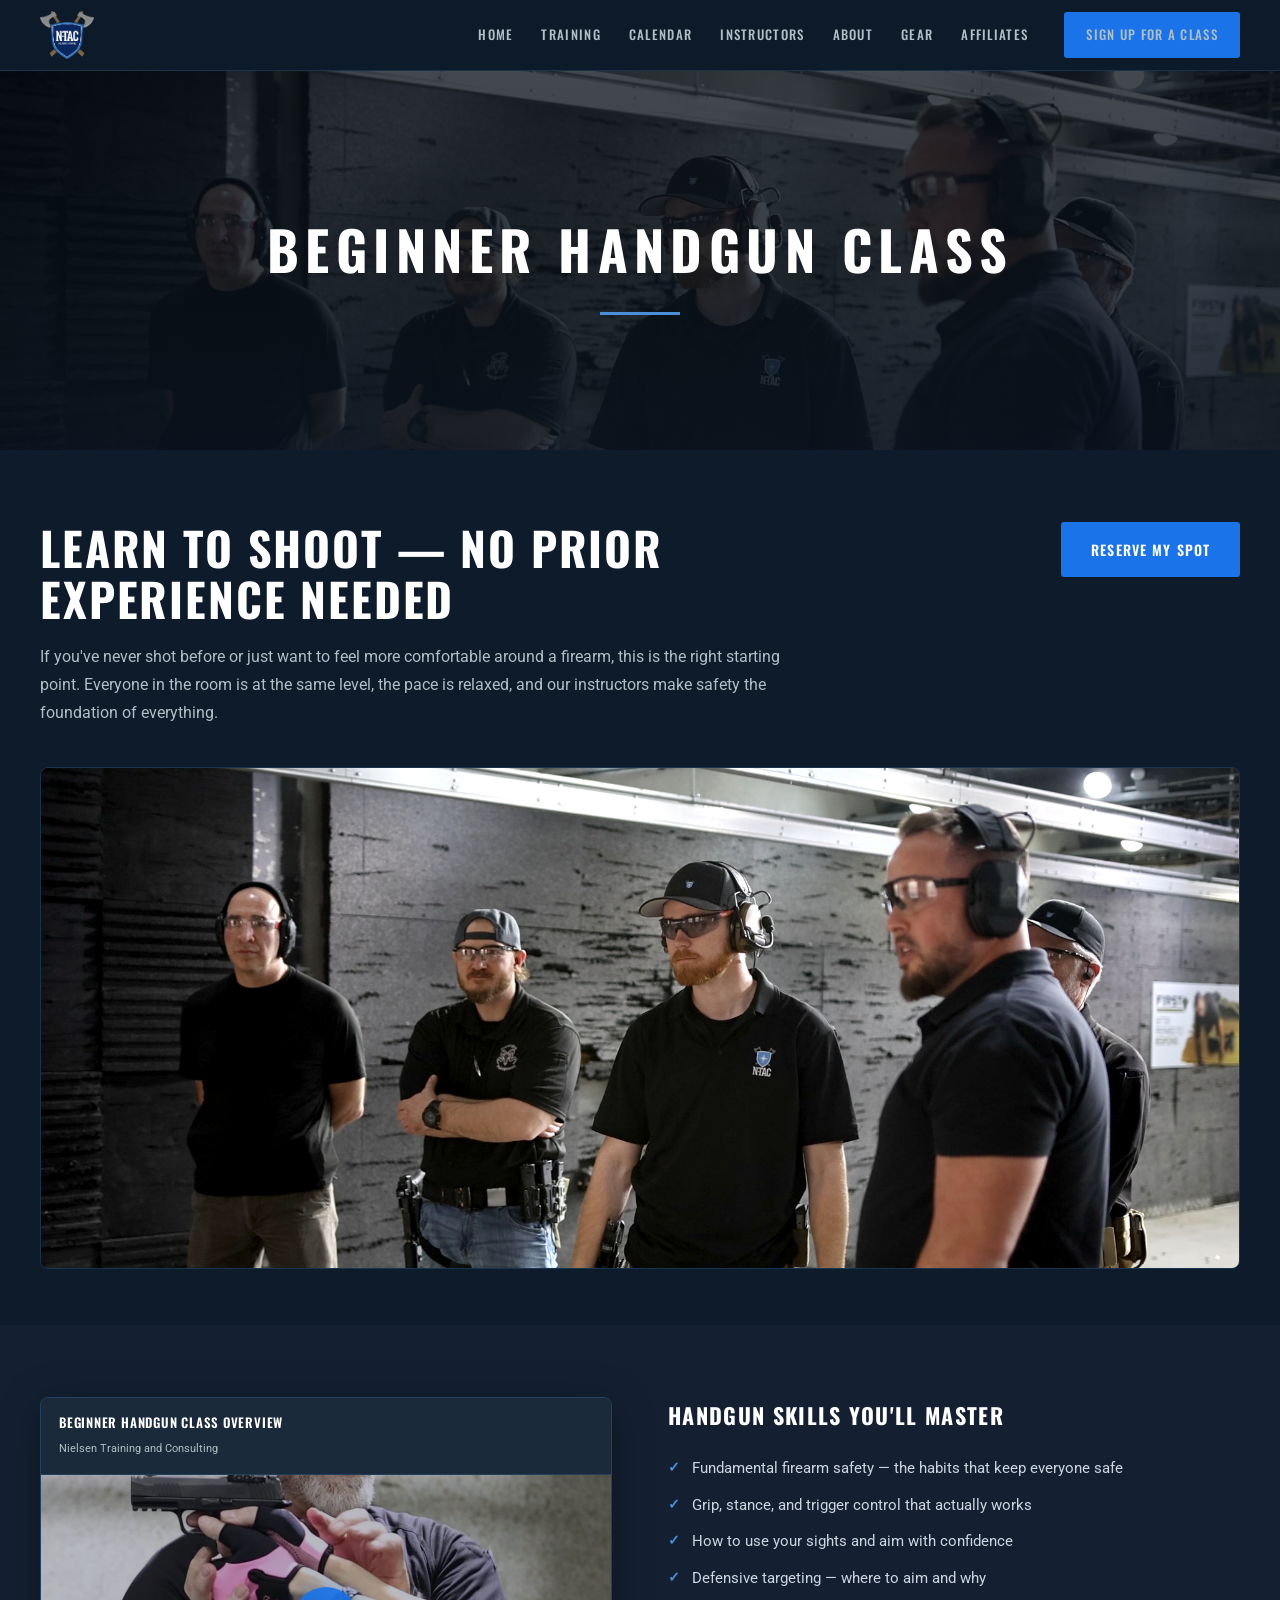
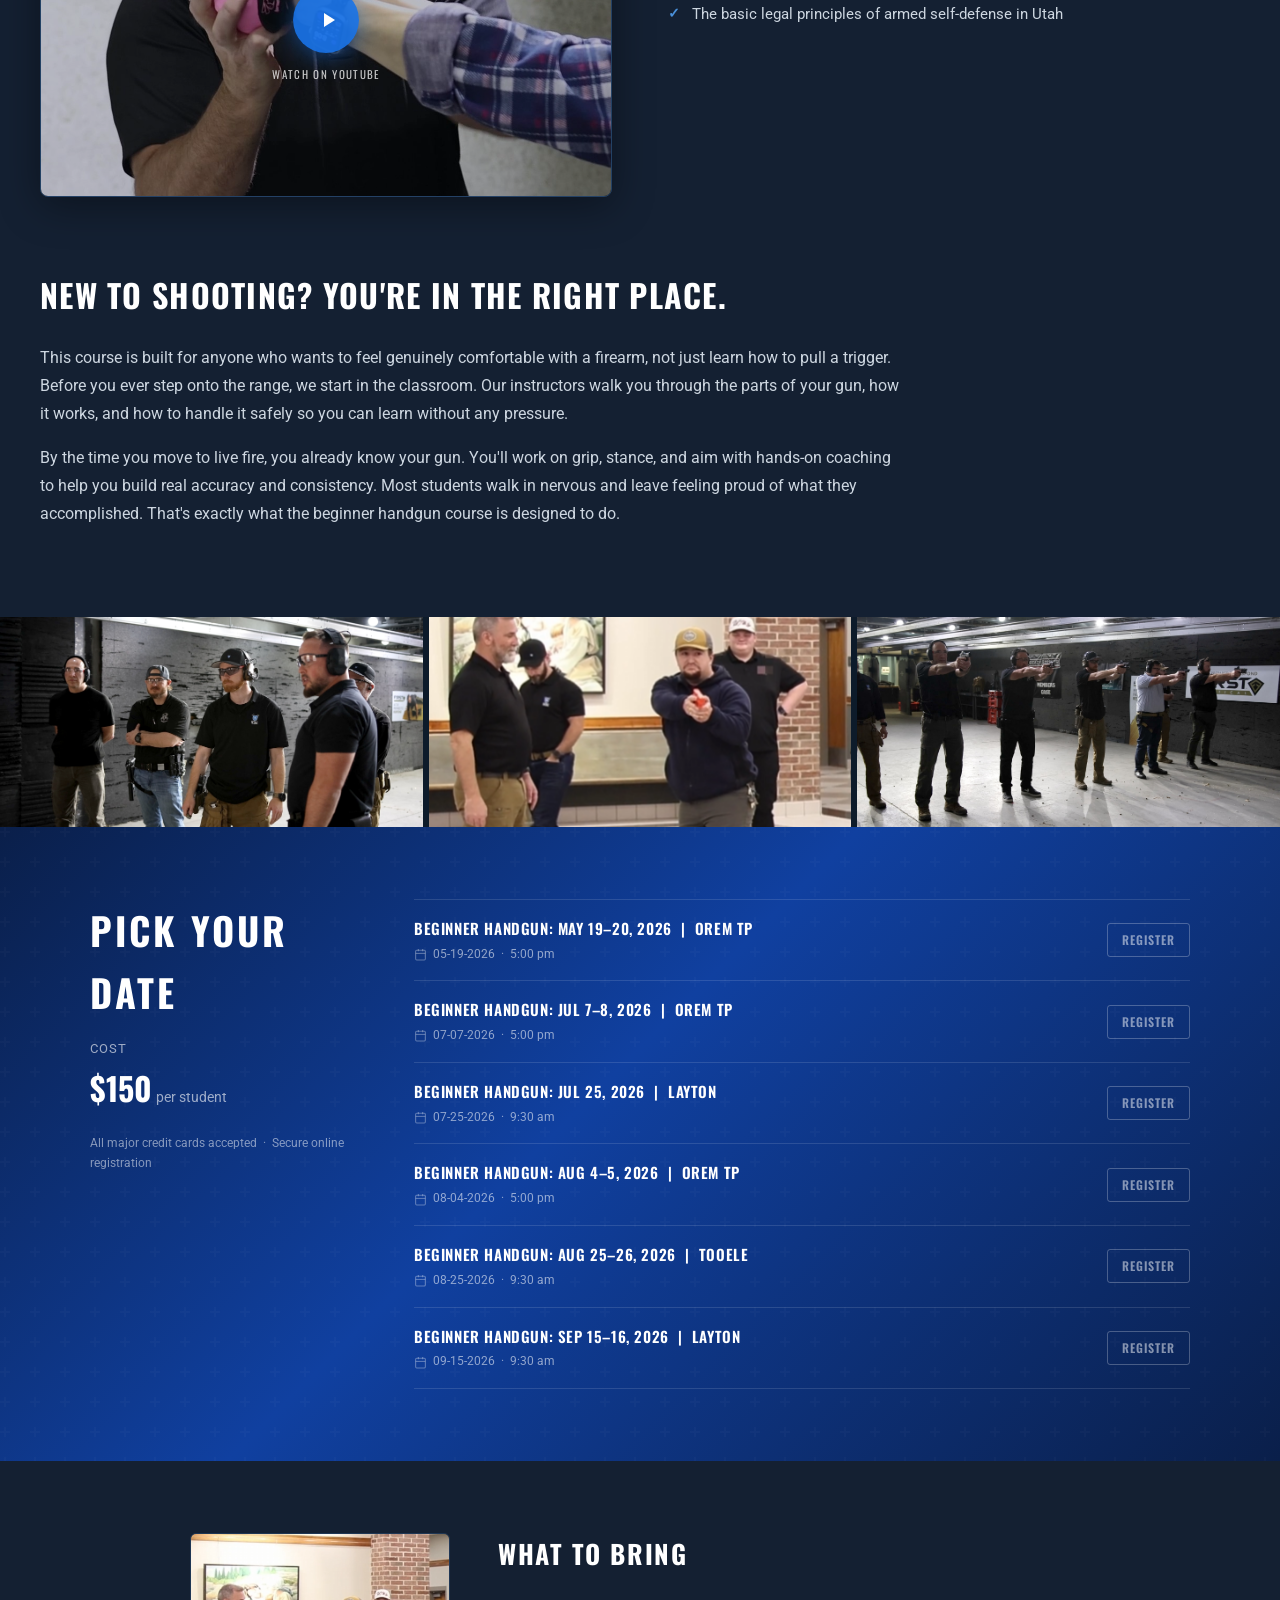
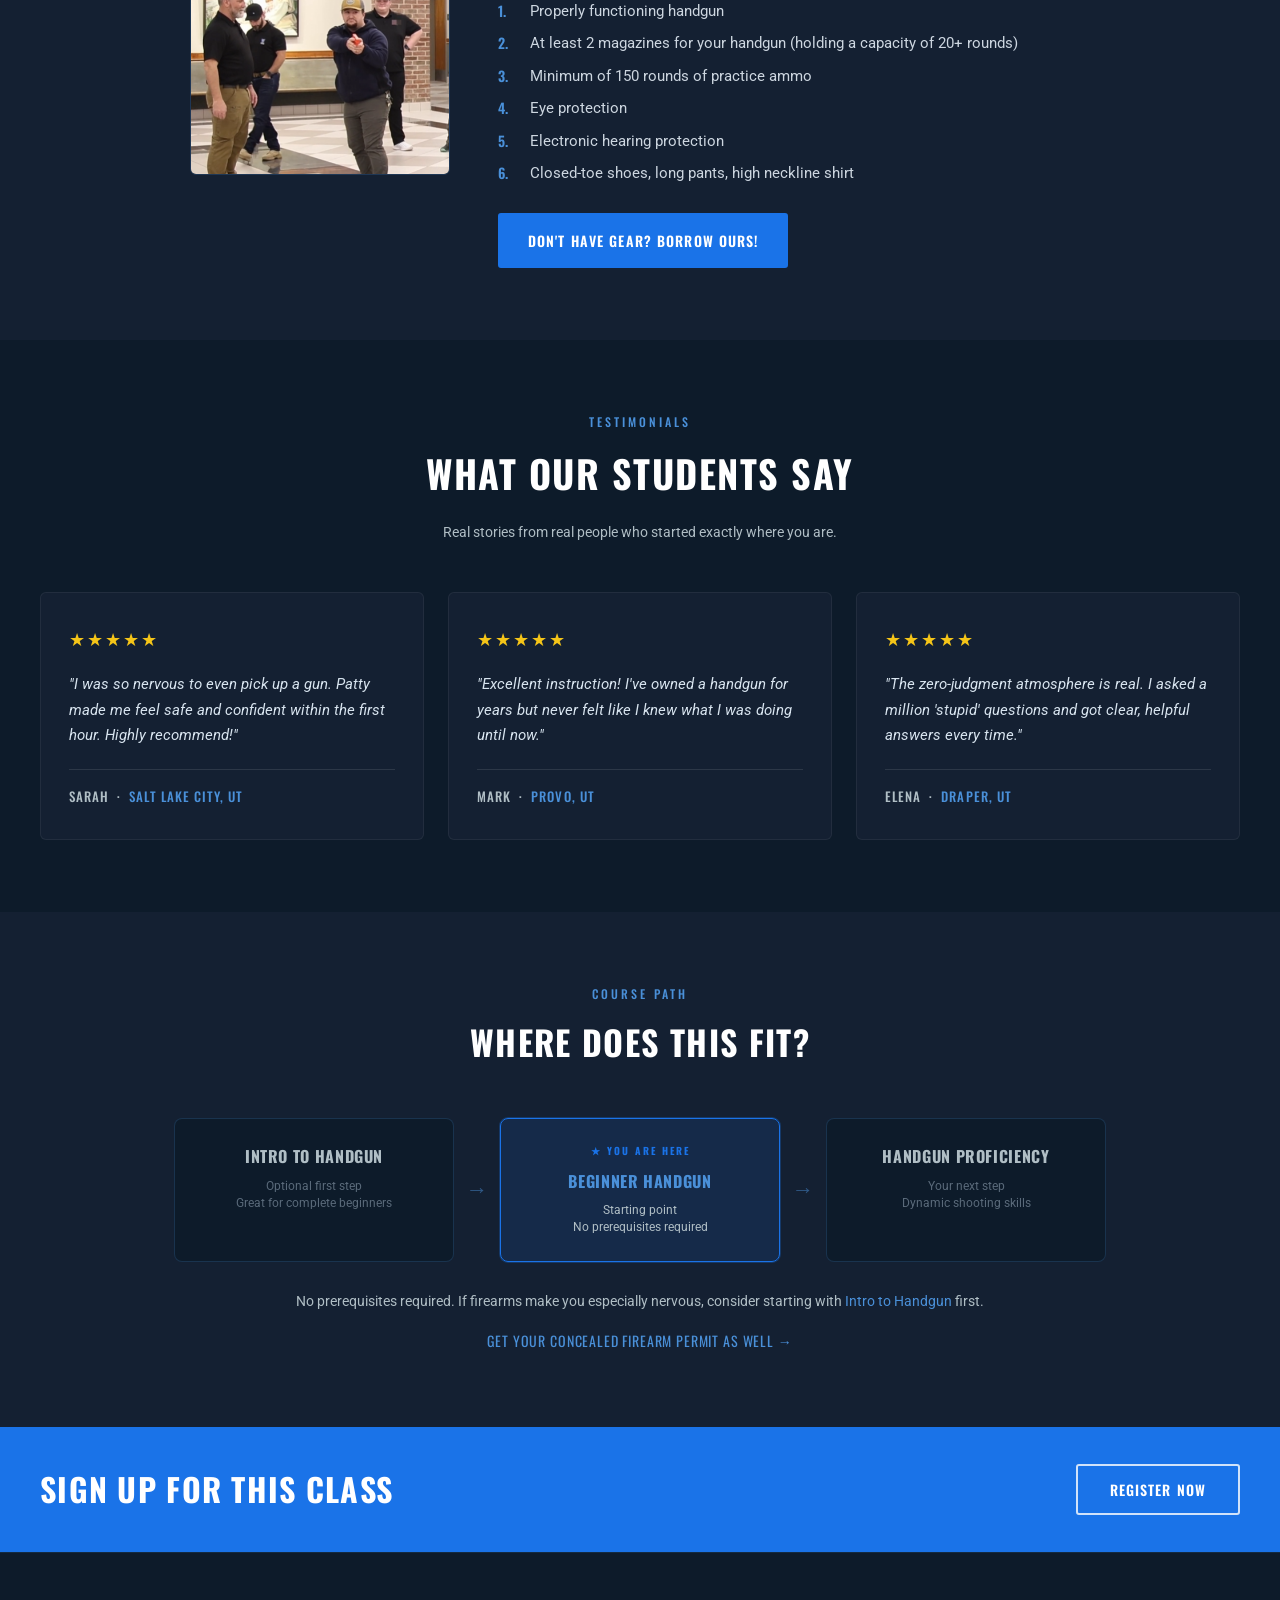
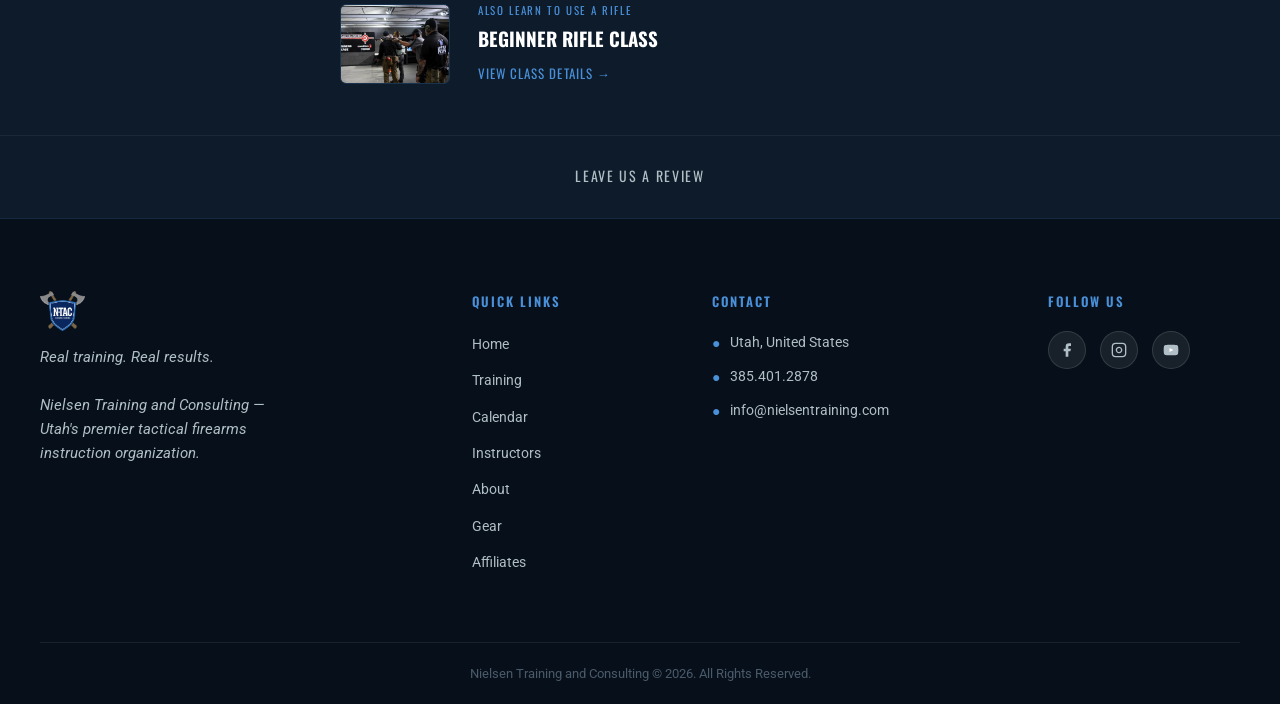
==== beginner-handgun.html @ 46da9cab "Add 6 course landing pages with full content and date listings Created individual HTML pages for all" ====
<!DOCTYPE html>
<html lang="en">
<head>
  <meta charset="UTF-8" />
  <meta name="viewport" content="width=device-width, initial-scale=1.0" />
  <title>Beginner Handgun Class — NTAC</title>
  <link rel="icon" type="image/png" href="images/logo-shield-color.png" />
  <link rel="preconnect" href="https://fonts.googleapis.com" />
  <link rel="preconnect" href="https://fonts.gstatic.com" crossorigin />
  <link href="https://fonts.googleapis.com/css2?family=Oswald:wght@400;500;600;700&family=Roboto:ital,wght@0,400;0,500;0,700;1,400&display=swap" rel="stylesheet" />
  <style>
    *, *::before, *::after { box-sizing: border-box; margin: 0; padding: 0; }
    :root {
      --navy:       #0d1b2a;
      --navy-light: #142032;
      --navy-mid:   #1a2a3a;
      --accent:     #4a90d9;
      --cta:        #1a73e8;
      --cta-hover:  #1558b0;
      --white:      #ffffff;
      --grey:       #b0bec5;
      --gold:       #f5c518;
    }
    html { scroll-behavior: smooth; }
    body { background: var(--navy); color: var(--white); font-family: 'Roboto', sans-serif; font-size: 16px; line-height: 1.65; }
    h1, h2, h3, h4 { font-family: 'Oswald', sans-serif; text-transform: uppercase; letter-spacing: 0.04em; }
    a { color: inherit; text-decoration: none; }

    .btn { display: inline-block; padding: 14px 28px; font-family: 'Oswald', sans-serif; font-size: 14px; font-weight: 600; letter-spacing: 0.08em; text-transform: uppercase; border-radius: 3px; cursor: pointer; transition: all 0.2s ease; border: none; }
    .btn-primary { background: var(--cta); color: var(--white); border: 2px solid var(--cta); }
    .btn-primary:hover { background: var(--cta-hover); border-color: var(--cta-hover); transform: translateY(-1px); }
    .btn-outline { background: transparent; color: var(--white); border: 2px solid rgba(255,255,255,0.7); }
    .btn-outline:hover { background: rgba(255,255,255,0.1); transform: translateY(-1px); }
    .btn-sm { padding: 10px 20px; font-size: 13px; }
    .btn-accent { background: transparent; color: var(--white); border: 2px solid var(--white); font-family: 'Oswald', sans-serif; font-size: 14px; font-weight: 600; letter-spacing: 0.08em; text-transform: uppercase; padding: 10px 24px; border-radius: 3px; transition: all 0.2s; display: inline-block; }
    .btn-accent:hover { background: rgba(255,255,255,0.15); }

    /* NAV */
    nav { position: fixed; top: 0; left: 0; right: 0; z-index: 200; background: rgba(13,27,42,0.97); backdrop-filter: blur(8px); border-bottom: 1px solid rgba(74,144,217,0.2); }
    .nav-inner { max-width: 1280px; margin: 0 auto; padding: 0 40px; height: 70px; display: flex; align-items: center; justify-content: space-between; }
    .nav-logo img { height: 48px; width: auto; display: block; }
    .nav-links { display: flex; align-items: center; gap: 28px; list-style: none; }
    .nav-links a { font-family: 'Oswald', sans-serif; font-size: 13px; font-weight: 500; letter-spacing: 0.1em; text-transform: uppercase; color: var(--grey); transition: color 0.2s; }
    .nav-links a:hover { color: var(--white); }
    .nav-cta { margin-left: 8px; }
    .hamburger { display: none; flex-direction: column; gap: 5px; cursor: pointer; padding: 8px; background: none; border: none; }
    .hamburger span { display: block; width: 24px; height: 2px; background: var(--white); border-radius: 2px; transition: all 0.3s ease; }
    .hamburger.open span:nth-child(1) { transform: translateY(7px) rotate(45deg); }
    .hamburger.open span:nth-child(2) { opacity: 0; }
    .hamburger.open span:nth-child(3) { transform: translateY(-7px) rotate(-45deg); }
    .mobile-menu { display: none; position: fixed; top: 70px; left: 0; right: 0; background: rgba(7,16,26,0.98); backdrop-filter: blur(12px); border-bottom: 1px solid rgba(74,144,217,0.2); z-index: 199; padding: 24px 24px 32px; transform: translateY(-100%); opacity: 0; transition: transform 0.3s ease, opacity 0.3s ease; }
    .mobile-menu.open { transform: translateY(0); opacity: 1; }
    .mobile-menu ul { list-style: none; display: flex; flex-direction: column; gap: 4px; margin-bottom: 20px; }
    .mobile-menu ul a { display: block; font-family: 'Oswald', sans-serif; font-size: 18px; font-weight: 500; letter-spacing: 0.08em; text-transform: uppercase; color: var(--grey); padding: 10px 0; border-bottom: 1px solid rgba(255,255,255,0.06); transition: color 0.2s; }
    .mobile-menu ul a:hover { color: var(--white); }
    .mobile-menu .btn { width: 100%; text-align: center; }

    /* COURSE HERO BANNER */
    .course-hero { position: relative; height: 380px; display: flex; align-items: center; justify-content: center; text-align: center; overflow: hidden; margin-top: 70px; }
    .course-hero-bg { position: absolute; inset: 0; background-size: cover; background-position: center 25%; filter: brightness(0.38); }
    .course-hero-overlay { position: absolute; inset: 0; background: linear-gradient(to bottom, rgba(13,27,42,0.35) 0%, rgba(13,27,42,0.65) 100%); }
    .course-hero-content { position: relative; z-index: 2; }
    .course-hero-content h1 { font-size: clamp(28px, 5vw, 54px); font-weight: 700; color: var(--white); letter-spacing: 0.12em; margin-bottom: 18px; }
    .course-hero-accent { width: 80px; height: 3px; background: var(--accent); margin: 0 auto; }

    /* INTRO */
    .course-intro { background: var(--navy); padding: 72px 40px 56px; }
    .intro-inner { max-width: 1200px; margin: 0 auto; }
    .intro-header { display: flex; justify-content: space-between; align-items: flex-start; gap: 32px; margin-bottom: 20px; }
    .intro-headline { font-size: clamp(26px, 3.8vw, 46px); font-weight: 700; color: var(--white); line-height: 1.1; max-width: 660px; }
    .intro-sub { font-size: 16px; color: var(--grey); line-height: 1.75; max-width: 780px; margin-bottom: 40px; }
    .intro-photo { border-radius: 8px; overflow: hidden; border: 1px solid rgba(74,144,217,0.2); }
    .intro-photo img { width: 100%; max-height: 500px; object-fit: cover; object-position: center 20%; display: block; }

    /* VIDEO + SKILLS */
    .video-skills { background: var(--navy-light); padding: 72px 40px; }
    .video-skills-inner { max-width: 1200px; margin: 0 auto; display: grid; grid-template-columns: 1fr 1fr; gap: 56px; align-items: start; }
    .vs-video-card { border-radius: 8px; overflow: hidden; border: 1px solid rgba(74,144,217,0.3); box-shadow: 0 8px 40px rgba(0,0,0,0.4); }
    .vs-video-header { background: var(--navy-mid); padding: 14px 18px; border-bottom: 1px solid rgba(74,144,217,0.2); }
    .vs-video-header strong { display: block; font-family: 'Oswald', sans-serif; font-size: 13px; font-weight: 600; letter-spacing: 0.06em; color: var(--white); text-transform: uppercase; }
    .vs-video-header span { font-size: 11px; color: var(--grey); }
    .vs-video-thumb { position: relative; background: #08111a; overflow: hidden; aspect-ratio: 16/9; cursor: pointer; }
    .vs-video-thumb img { width: 100%; height: 100%; object-fit: cover; opacity: 0.75; transition: opacity 0.3s; }
    .vs-video-thumb:hover img { opacity: 0.5; }
    .vs-play { position: absolute; inset: 0; display: flex; flex-direction: column; align-items: center; justify-content: center; gap: 12px; }
    .vs-play-icon { width: 66px; height: 66px; background: rgba(26,115,232,0.92); border-radius: 50%; display: flex; align-items: center; justify-content: center; transition: all 0.2s; box-shadow: 0 4px 24px rgba(26,115,232,0.5); }
    .vs-video-thumb:hover .vs-play-icon { background: var(--cta); transform: scale(1.1); }
    .vs-play-icon svg { margin-left: 4px; }
    .vs-play-caption { font-family: 'Oswald', sans-serif; font-size: 11px; letter-spacing: 0.12em; color: rgba(255,255,255,0.75); text-transform: uppercase; }
    .vs-skills h3 { font-size: 22px; font-weight: 700; color: var(--white); margin-bottom: 24px; letter-spacing: 0.06em; }
    .vs-list { list-style: none; display: flex; flex-direction: column; gap: 14px; }
    .vs-list li { display: flex; align-items: flex-start; gap: 12px; font-size: 15px; color: #cdd6e0; line-height: 1.5; }
    .vs-list li::before { content: '✓'; color: var(--accent); font-size: 14px; font-weight: 700; flex-shrink: 0; line-height: 1.5; }

    /* BODY COPY */
    .body-copy { background: var(--navy-light); padding: 0 40px 72px; }
    .body-copy-inner { max-width: 1200px; margin: 0 auto; }
    .body-copy h2 { font-size: clamp(22px, 3vw, 32px); color: var(--white); margin-bottom: 24px; }
    .body-copy p { font-size: 15.5px; color: #cdd6e0; line-height: 1.8; margin-bottom: 16px; max-width: 860px; }

    /* PHOTO GALLERY */
    .photo-gallery { display: grid; gap: 6px; background: var(--navy); padding: 0; }
    .photo-gallery.cols-3 { grid-template-columns: repeat(3, 1fr); }
    .photo-gallery.cols-4 { grid-template-columns: repeat(4, 1fr); }
    .photo-gallery img { width: 100%; height: 210px; object-fit: cover; display: block; }

    /* PICK YOUR DATE */
    .pick-date { background: linear-gradient(135deg, #0a1f4a 0%, #1040a0 45%, #0a1f4a 100%); padding: 72px 40px; position: relative; overflow: hidden; }
    .pick-date::before { content: ''; position: absolute; inset: 0; background: url("data:image/svg+xml,%3Csvg width='60' height='60' viewBox='0 0 60 60' xmlns='http://www.w3.org/2000/svg'%3E%3Cg fill='none' fill-rule='evenodd'%3E%3Cg fill='%23ffffff' fill-opacity='0.02'%3E%3Cpath d='M36 34v-4h-2v4h-4v2h4v4h2v-4h4v-2h-4zm0-30V0h-2v4h-4v2h4v4h2V6h4V4h-4zM6 34v-4H4v4H0v2h4v4h2v-4h4v-2H6zM6 4V0H4v4H0v2h4v4h2V6h4V4H6z'/%3E%3C/g%3E%3C/g%3E%3C/svg%3E"); pointer-events: none; }
    .date-grid { display: grid; grid-template-columns: 260px 1fr; gap: 64px; align-items: start; max-width: 1100px; margin: 0 auto; position: relative; }
    .date-left h2 { font-size: 38px; font-weight: 700; color: var(--white); letter-spacing: 0.08em; margin-bottom: 14px; }
    .date-price { margin-bottom: 20px; }
    .date-price .price-from { font-size: 13px; color: rgba(255,255,255,0.6); text-transform: uppercase; letter-spacing: 0.08em; display: block; margin-bottom: 2px; }
    .date-price .price-amount { font-family: 'Oswald', sans-serif; font-size: 32px; font-weight: 700; color: var(--white); }
    .date-price .price-per { font-size: 14px; color: rgba(255,255,255,0.6); }
    .date-payment { font-size: 12px; color: rgba(255,255,255,0.5); margin-top: 12px; }
    .date-list { display: flex; flex-direction: column; }
    .date-item { padding: 16px 0; border-bottom: 1px solid rgba(255,255,255,0.12); display: flex; justify-content: space-between; align-items: center; gap: 16px; }
    .date-item:first-child { border-top: 1px solid rgba(255,255,255,0.12); }
    .date-item-left { flex: 1; }
    .date-name { font-family: 'Oswald', sans-serif; font-weight: 600; font-size: 15px; color: var(--white); text-transform: uppercase; letter-spacing: 0.04em; margin-bottom: 4px; }
    .date-when { font-size: 12px; color: rgba(255,255,255,0.55); display: flex; align-items: center; gap: 6px; }
    .date-when svg { opacity: 0.6; flex-shrink: 0; }
    .date-register { font-family: 'Oswald', sans-serif; font-size: 12px; font-weight: 600; letter-spacing: 0.08em; text-transform: uppercase; color: rgba(255,255,255,0.5); border: 1px solid rgba(255,255,255,0.25); border-radius: 3px; padding: 6px 14px; white-space: nowrap; transition: all 0.2s; }
    .date-register:hover { color: var(--white); border-color: var(--white); background: rgba(255,255,255,0.08); }

    /* WHAT TO BRING */
    .bring-section { background: var(--navy-light); padding: 72px 40px; }
    .bring-inner { max-width: 900px; margin: 0 auto; display: grid; grid-template-columns: 260px 1fr; gap: 48px; align-items: start; }
    .bring-img { border-radius: 6px; overflow: hidden; border: 1px solid rgba(74,144,217,0.2); }
    .bring-img img { width: 100%; height: 240px; object-fit: cover; display: block; }
    .bring-content h3 { font-size: 26px; font-weight: 700; color: var(--white); margin-bottom: 24px; letter-spacing: 0.06em; }
    .bring-list { list-style: none; display: flex; flex-direction: column; gap: 10px; margin-bottom: 28px; counter-reset: bring-counter; }
    .bring-list li { display: flex; align-items: flex-start; gap: 12px; font-size: 15px; color: #cdd6e0; line-height: 1.5; counter-increment: bring-counter; }
    .bring-list li::before { content: counter(bring-counter) '.'; color: var(--accent); font-family: 'Oswald', sans-serif; font-weight: 600; font-size: 14px; flex-shrink: 0; line-height: 1.5; min-width: 20px; }

    /* TESTIMONIALS */
    .testimonials { background: var(--navy); padding: 72px 40px; }
    .testi-inner { max-width: 1200px; margin: 0 auto; }
    .testi-label { font-family: 'Oswald', sans-serif; font-size: 12px; font-weight: 500; letter-spacing: 0.25em; color: var(--accent); text-transform: uppercase; display: block; text-align: center; margin-bottom: 10px; }
    .testi-heading { font-size: clamp(26px, 3.5vw, 38px); font-weight: 700; color: var(--white); text-align: center; margin-bottom: 56px; }
    .testi-carousel { position: relative; }
    .testi-track { display: grid; grid-template-columns: repeat(3, 1fr); gap: 24px; }
    .testi-card { background: var(--navy-light); border-radius: 6px; padding: 32px 28px; border: 1px solid rgba(255,255,255,0.06); display: flex; flex-direction: column; }
    .testi-stars { color: var(--gold); font-size: 18px; letter-spacing: 2px; margin-bottom: 18px; }
    .testi-quote { font-style: italic; color: #d8e4ef; font-size: 15px; line-height: 1.7; flex: 1; margin-bottom: 20px; }
    .testi-name { font-family: 'Oswald', sans-serif; font-size: 13px; font-weight: 500; letter-spacing: 0.08em; color: var(--grey); text-transform: uppercase; border-top: 1px solid rgba(255,255,255,0.1); padding-top: 16px; }
    .testi-name span { color: var(--accent); }

    /* COURSE TRACK */
    .course-track { background: var(--navy-light); padding: 72px 40px; text-align: center; }
    .track-inner { max-width: 1000px; margin: 0 auto; }
    .track-label { font-family: 'Oswald', sans-serif; font-size: 12px; font-weight: 500; letter-spacing: 0.25em; color: var(--accent); text-transform: uppercase; display: block; margin-bottom: 10px; }
    .track-heading { font-size: clamp(24px, 3vw, 34px); font-weight: 700; color: var(--white); margin-bottom: 48px; }
    .track-path { display: flex; align-items: stretch; justify-content: center; gap: 0; margin-bottom: 28px; }
    .track-node { flex: 1; max-width: 280px; background: var(--navy); border: 1px solid rgba(74,144,217,0.2); border-radius: 8px; padding: 24px 20px; text-align: center; transition: all 0.2s; }
    .track-node.active { background: rgba(26,115,232,0.12); border-color: var(--cta); box-shadow: 0 0 0 1px rgba(26,115,232,0.3); }
    .track-badge { display: none; font-family: 'Oswald', sans-serif; font-size: 10px; font-weight: 700; letter-spacing: 0.2em; color: var(--cta); text-transform: uppercase; margin-bottom: 8px; }
    .track-node.active .track-badge { display: block; }
    .track-node-title { font-family: 'Oswald', sans-serif; font-size: 16px; font-weight: 700; color: var(--grey); text-transform: uppercase; letter-spacing: 0.04em; margin-bottom: 8px; }
    .track-node.active .track-node-title { color: var(--accent); }
    .track-node-sub { font-size: 12px; color: #5a6a7a; line-height: 1.45; }
    .track-node.active .track-node-sub { color: var(--grey); }
    .track-arrow { display: flex; align-items: center; padding: 0 12px; color: rgba(74,144,217,0.5); font-size: 22px; flex-shrink: 0; align-self: center; }
    .prereq-note { font-size: 14px; color: var(--grey); margin-top: 20px; }
    .prereq-note a { color: var(--accent); }
    .prereq-note a:hover { color: var(--white); }
    .permit-link { margin-top: 16px; font-size: 14px; color: var(--accent); font-family: 'Oswald', sans-serif; letter-spacing: 0.06em; text-transform: uppercase; transition: color 0.2s; display: inline-block; }
    .permit-link:hover { color: var(--white); }

    /* SIGNUP BANNER */
    .signup-banner { background: var(--cta); padding: 36px 40px; display: flex; align-items: center; justify-content: space-between; gap: 24px; }
    .signup-banner h2 { font-size: clamp(22px, 3vw, 32px); color: var(--white); letter-spacing: 0.04em; }
    .signup-banner .btn-outline { border-color: rgba(255,255,255,0.8); color: var(--white); padding: 12px 32px; }
    .signup-banner .btn-outline:hover { background: rgba(255,255,255,0.15); border-color: var(--white); }

    /* CROSS-SELL */
    .cross-sell { background: var(--navy); padding: 48px 40px; border-top: 1px solid rgba(74,144,217,0.12); }
    .cross-sell-inner { max-width: 600px; margin: 0 auto; display: flex; align-items: center; gap: 28px; }
    .cross-sell-img { width: 110px; height: 80px; border-radius: 6px; overflow: hidden; flex-shrink: 0; border: 1px solid rgba(74,144,217,0.2); }
    .cross-sell-img img { width: 100%; height: 100%; object-fit: cover; }
    .cross-sell-label { font-size: 11px; color: var(--accent); text-transform: uppercase; letter-spacing: 0.15em; font-family: 'Oswald', sans-serif; margin-bottom: 4px; }
    .cross-sell-title { font-family: 'Oswald', sans-serif; font-size: 19px; color: var(--white); text-transform: uppercase; font-weight: 700; margin-bottom: 6px; }
    .cross-sell-link { font-size: 13px; color: var(--accent); text-transform: uppercase; font-family: 'Oswald', sans-serif; letter-spacing: 0.08em; transition: color 0.2s; }
    .cross-sell-link:hover { color: var(--white); }

    /* REVIEW STRIP */
    .review-strip { background: var(--navy); text-align: center; padding: 28px 40px; border-top: 1px solid rgba(255,255,255,0.06); }
    .review-strip a { font-family: 'Oswald', sans-serif; font-size: 14px; color: var(--grey); letter-spacing: 0.12em; text-transform: uppercase; transition: color 0.2s; }
    .review-strip a:hover { color: var(--white); }

    /* FOOTER */
    footer { background: #07101a; padding: 72px 40px 0; border-top: 1px solid rgba(74,144,217,0.2); }
    .footer-grid { max-width: 1200px; margin: 0 auto; display: grid; grid-template-columns: 2fr 1fr 1.5fr 1fr; gap: 48px; padding-bottom: 56px; }
    .footer-logo { display: flex; align-items: center; gap: 10px; margin-bottom: 14px; }
    .footer-logo img { height: 40px; }
    .footer-tagline { font-style: italic; color: var(--grey); font-size: 15px; line-height: 1.6; max-width: 240px; }
    .footer-col h4 { font-family: 'Oswald', sans-serif; font-size: 13px; font-weight: 600; letter-spacing: 0.15em; color: var(--accent); text-transform: uppercase; margin-bottom: 18px; }
    .footer-col ul { list-style: none; }
    .footer-col ul li { margin-bottom: 10px; }
    .footer-col ul a { font-size: 14px; color: var(--grey); transition: color 0.2s; }
    .footer-col ul a:hover { color: var(--white); }
    .footer-contact-item { display: flex; align-items: flex-start; gap: 10px; margin-bottom: 10px; font-size: 14px; color: var(--grey); }
    .footer-contact-item span:first-child { color: var(--accent); flex-shrink: 0; margin-top: 1px; }
    .social-icons { display: flex; gap: 14px; margin-top: 4px; }
    .social-icon { width: 38px; height: 38px; border-radius: 50%; background: rgba(255,255,255,0.07); border: 1px solid rgba(255,255,255,0.12); display: flex; align-items: center; justify-content: center; color: var(--grey); transition: all 0.2s; }
    .social-icon:hover { background: var(--cta); border-color: var(--cta); color: var(--white); }
    .footer-bottom { max-width: 1200px; margin: 0 auto; padding: 20px 0; border-top: 1px solid rgba(255,255,255,0.07); text-align: center; font-size: 13px; color: #4a5a6a; }

    /* MOBILE */
    @media (max-width: 900px) {
      .nav-inner { padding: 0 20px; }
      .nav-links { display: none; }
      .hamburger { display: flex; }
      .mobile-menu { display: block; }
      .course-hero { height: 280px; }
      .course-intro, .video-skills, .body-copy, .bring-section, .testimonials, .course-track { padding-left: 20px; padding-right: 20px; }
      .intro-header { flex-direction: column; gap: 20px; }
      .video-skills-inner { grid-template-columns: 1fr; gap: 32px; }
      .photo-gallery.cols-3, .photo-gallery.cols-4 { grid-template-columns: repeat(2, 1fr); }
      .pick-date { padding: 56px 20px; }
      .date-grid { grid-template-columns: 1fr; gap: 32px; }
      .bring-inner { grid-template-columns: 1fr; }
      .bring-img { display: none; }
      .testi-track { grid-template-columns: 1fr; }
      .track-path { flex-direction: column; align-items: center; gap: 0; }
      .track-node { max-width: 100%; width: 100%; }
      .track-arrow { transform: rotate(90deg); padding: 8px 0; }
      .signup-banner { flex-direction: column; text-align: center; padding: 32px 20px; }
      .cross-sell-inner { flex-direction: column; text-align: center; gap: 16px; }
      .cross-sell-img { width: 100%; height: 120px; }
      .footer-grid { grid-template-columns: 1fr 1fr; gap: 32px; }
      footer { padding: 48px 20px 0; }
    }
    @media (max-width: 560px) {
      .nav-logo img { height: 40px; }
      .course-hero { height: 220px; }
      .photo-gallery.cols-3, .photo-gallery.cols-4 { grid-template-columns: 1fr 1fr; }
      .photo-gallery img { height: 150px; }
      .footer-grid { grid-template-columns: 1fr; gap: 32px; }
      .footer-tagline { max-width: 100%; }
    }
  </style>
</head>
<body>

<!-- NAV -->
<nav>
  <div class="nav-inner">
    <div class="nav-logo">
      <a href="index.html"><img src="images/logo-shield-color.png" alt="NTAC" /></a>
    </div>
    <ul class="nav-links">
      <li><a href="index.html">Home</a></li>
      <li><a href="#">Training</a></li>
      <li><a href="#">Calendar</a></li>
      <li><a href="#">Instructors</a></li>
      <li><a href="#">About</a></li>
      <li><a href="#">Gear</a></li>
      <li><a href="#">Affiliates</a></li>
      <li class="nav-cta"><a href="#register" class="btn btn-primary btn-sm">Sign Up for a Class</a></li>
    </ul>
    <button class="hamburger" id="hamburger" aria-label="Menu"><span></span><span></span><span></span></button>
  </div>
</nav>
<div class="mobile-menu" id="mobileMenu">
  <ul>
    <li><a href="index.html" onclick="closeMenu()">Home</a></li>
    <li><a href="#" onclick="closeMenu()">Training</a></li>
    <li><a href="#" onclick="closeMenu()">Calendar</a></li>
    <li><a href="#" onclick="closeMenu()">Instructors</a></li>
    <li><a href="#" onclick="closeMenu()">About</a></li>
    <li><a href="#" onclick="closeMenu()">Gear</a></li>
    <li><a href="#" onclick="closeMenu()">Affiliates</a></li>
  </ul>
  <a href="#register" class="btn btn-primary" onclick="closeMenu()">Sign Up for a Class</a>
</div>

<!-- COURSE HERO -->
<div class="course-hero">
  <div class="course-hero-bg" style="background-image: url('images/beginner-handgun.jpg'); background-position: center 15%;"></div>
  <div class="course-hero-overlay"></div>
  <div class="course-hero-content">
    <h1>Beginner Handgun Class</h1>
    <div class="course-hero-accent"></div>
  </div>
</div>

<!-- INTRO -->
<section class="course-intro">
  <div class="intro-inner">
    <div class="intro-header">
      <h2 class="intro-headline">Learn To Shoot — No Prior Experience Needed</h2>
      <a href="#register" class="btn btn-primary">Reserve My Spot</a>
    </div>
    <p class="intro-sub">If you've never shot before or just want to feel more comfortable around a firearm, this is the right starting point. Everyone in the room is at the same level, the pace is relaxed, and our instructors make safety the foundation of everything.</p>
    <div class="intro-photo">
      <img src="images/beginner-handgun.jpg" alt="Beginner Handgun Class" />
    </div>
  </div>
</section>

<!-- VIDEO + SKILLS -->
<section class="video-skills">
  <div class="video-skills-inner">
    <div class="vs-video-card">
      <div class="vs-video-header">
        <strong>Beginner Handgun Class Overview</strong>
        <span>Nielsen Training and Consulting</span>
      </div>
      <div class="vs-video-thumb" id="videoThumb" onclick="playVideo()">
        <img src="images/about-video-thumb.jpg" alt="Beginner Handgun Overview" />
        <div class="vs-play">
          <div class="vs-play-icon">
            <svg width="24" height="24" viewBox="0 0 24 24" fill="white"><path d="M8 5v14l11-7z"/></svg>
          </div>
          <span class="vs-play-caption">Watch on YouTube</span>
        </div>
      </div>
    </div>
    <div class="vs-skills">
      <h3>Handgun Skills You'll Master</h3>
      <ul class="vs-list">
        <li>Fundamental firearm safety — the habits that keep everyone safe</li>
        <li>Grip, stance, and trigger control that actually works</li>
        <li>How to use your sights and aim with confidence</li>
        <li>Defensive targeting — where to aim and why</li>
        <li>The basic legal principles of armed self-defense in Utah</li>
      </ul>
    </div>
  </div>
</section>

<!-- BODY COPY -->
<div class="body-copy">
  <div class="body-copy-inner">
    <h2>New to shooting? You're in the right place.</h2>
    <p>This course is built for anyone who wants to feel genuinely comfortable with a firearm, not just learn how to pull a trigger. Before you ever step onto the range, we start in the classroom. Our instructors walk you through the parts of your gun, how it works, and how to handle it safely so you can learn without any pressure.</p>
    <p>By the time you move to live fire, you already know your gun. You'll work on grip, stance, and aim with hands-on coaching to help you build real accuracy and consistency. Most students walk in nervous and leave feeling proud of what they accomplished. That's exactly what the beginner handgun course is designed to do.</p>
  </div>
</div>

<!-- PHOTO GALLERY -->
<div class="photo-gallery cols-3">
  <img src="images/beginner-handgun.jpg" alt="Beginner Handgun Training" />
  <img src="images/community.jpg" alt="NTAC Class" />
  <img src="images/handgun-proficiency.jpg" alt="Handgun Training" />
</div>

<!-- PICK YOUR DATE -->
<section class="pick-date" id="register">
  <div class="date-grid">
    <div class="date-left">
      <h2>Pick Your Date</h2>
      <div class="date-price">
        <span class="price-from">Cost</span>
        <span class="price-amount">$150</span>
        <span class="price-per"> per student</span>
      </div>
      <p class="date-payment">All major credit cards accepted &nbsp;·&nbsp; Secure online registration</p>
    </div>
    <div class="date-list">
      <div class="date-item">
        <div class="date-item-left">
          <div class="date-name">Beginner Handgun: May 19–20, 2026 &nbsp;|&nbsp; Orem TP</div>
          <div class="date-when"><svg width="13" height="13" viewBox="0 0 24 24" fill="none" stroke="currentColor" stroke-width="2"><rect x="3" y="4" width="18" height="18" rx="2"/><line x1="16" y1="2" x2="16" y2="6"/><line x1="8" y1="2" x2="8" y2="6"/><line x1="3" y1="10" x2="21" y2="10"/></svg> 05-19-2026 &nbsp;·&nbsp; 5:00 pm</div>
        </div>
        <a href="#" class="date-register">Register</a>
      </div>
      <div class="date-item">
        <div class="date-item-left">
          <div class="date-name">Beginner Handgun: Jul 7–8, 2026 &nbsp;|&nbsp; Orem TP</div>
          <div class="date-when"><svg width="13" height="13" viewBox="0 0 24 24" fill="none" stroke="currentColor" stroke-width="2"><rect x="3" y="4" width="18" height="18" rx="2"/><line x1="16" y1="2" x2="16" y2="6"/><line x1="8" y1="2" x2="8" y2="6"/><line x1="3" y1="10" x2="21" y2="10"/></svg> 07-07-2026 &nbsp;·&nbsp; 5:00 pm</div>
        </div>
        <a href="#" class="date-register">Register</a>
      </div>
      <div class="date-item">
        <div class="date-item-left">
          <div class="date-name">Beginner Handgun: Jul 25, 2026 &nbsp;|&nbsp; Layton</div>
          <div class="date-when"><svg width="13" height="13" viewBox="0 0 24 24" fill="none" stroke="currentColor" stroke-width="2"><rect x="3" y="4" width="18" height="18" rx="2"/><line x1="16" y1="2" x2="16" y2="6"/><line x1="8" y1="2" x2="8" y2="6"/><line x1="3" y1="10" x2="21" y2="10"/></svg> 07-25-2026 &nbsp;·&nbsp; 9:30 am</div>
        </div>
        <a href="#" class="date-register">Register</a>
      </div>
      <div class="date-item">
        <div class="date-item-left">
          <div class="date-name">Beginner Handgun: Aug 4–5, 2026 &nbsp;|&nbsp; Orem TP</div>
          <div class="date-when"><svg width="13" height="13" viewBox="0 0 24 24" fill="none" stroke="currentColor" stroke-width="2"><rect x="3" y="4" width="18" height="18" rx="2"/><line x1="16" y1="2" x2="16" y2="6"/><line x1="8" y1="2" x2="8" y2="6"/><line x1="3" y1="10" x2="21" y2="10"/></svg> 08-04-2026 &nbsp;·&nbsp; 5:00 pm</div>
        </div>
        <a href="#" class="date-register">Register</a>
      </div>
      <div class="date-item">
        <div class="date-item-left">
          <div class="date-name">Beginner Handgun: Aug 25–26, 2026 &nbsp;|&nbsp; Tooele</div>
          <div class="date-when"><svg width="13" height="13" viewBox="0 0 24 24" fill="none" stroke="currentColor" stroke-width="2"><rect x="3" y="4" width="18" height="18" rx="2"/><line x1="16" y1="2" x2="16" y2="6"/><line x1="8" y1="2" x2="8" y2="6"/><line x1="3" y1="10" x2="21" y2="10"/></svg> 08-25-2026 &nbsp;·&nbsp; 9:30 am</div>
        </div>
        <a href="#" class="date-register">Register</a>
      </div>
      <div class="date-item">
        <div class="date-item-left">
          <div class="date-name">Beginner Handgun: Sep 15–16, 2026 &nbsp;|&nbsp; Layton</div>
          <div class="date-when"><svg width="13" height="13" viewBox="0 0 24 24" fill="none" stroke="currentColor" stroke-width="2"><rect x="3" y="4" width="18" height="18" rx="2"/><line x1="16" y1="2" x2="16" y2="6"/><line x1="8" y1="2" x2="8" y2="6"/><line x1="3" y1="10" x2="21" y2="10"/></svg> 09-15-2026 &nbsp;·&nbsp; 9:30 am</div>
        </div>
        <a href="#" class="date-register">Register</a>
      </div>
    </div>
  </div>
</section>

<!-- WHAT TO BRING -->
<section class="bring-section">
  <div class="bring-inner">
    <div class="bring-img">
      <img src="images/community.jpg" alt="What to Bring" />
    </div>
    <div class="bring-content">
      <h3>What to Bring</h3>
      <ul class="bring-list">
        <li>Properly functioning handgun</li>
        <li>At least 2 magazines for your handgun (holding a capacity of 20+ rounds)</li>
        <li>Minimum of 150 rounds of practice ammo</li>
        <li>Eye protection</li>
        <li>Electronic hearing protection</li>
        <li>Closed-toe shoes, long pants, high neckline shirt</li>
      </ul>
      <a href="#" class="btn btn-primary">Don't Have Gear? Borrow Ours!</a>
    </div>
  </div>
</section>

<!-- TESTIMONIALS -->
<section class="testimonials">
  <div class="testi-inner">
    <span class="testi-label">Testimonials</span>
    <h2 class="testi-heading">What Our Students Say</h2>
    <p style="text-align:center; color:var(--grey); font-size:14px; margin-top:-40px; margin-bottom:48px;">Real stories from real people who started exactly where you are.</p>
    <div class="testi-track">
      <div class="testi-card">
        <div class="testi-stars">&#9733;&#9733;&#9733;&#9733;&#9733;</div>
        <p class="testi-quote">"I was so nervous to even pick up a gun. Patty made me feel safe and confident within the first hour. Highly recommend!"</p>
        <div class="testi-name">Sarah &nbsp;·&nbsp; <span>Salt Lake City, UT</span></div>
      </div>
      <div class="testi-card">
        <div class="testi-stars">&#9733;&#9733;&#9733;&#9733;&#9733;</div>
        <p class="testi-quote">"Excellent instruction! I've owned a handgun for years but never felt like I knew what I was doing until now."</p>
        <div class="testi-name">Mark &nbsp;·&nbsp; <span>Provo, UT</span></div>
      </div>
      <div class="testi-card">
        <div class="testi-stars">&#9733;&#9733;&#9733;&#9733;&#9733;</div>
        <p class="testi-quote">"The zero-judgment atmosphere is real. I asked a million 'stupid' questions and got clear, helpful answers every time."</p>
        <div class="testi-name">Elena &nbsp;·&nbsp; <span>Draper, UT</span></div>
      </div>
    </div>
  </div>
</section>

<!-- WHERE DOES THIS FIT -->
<section class="course-track">
  <div class="track-inner">
    <span class="track-label">Course Path</span>
    <h2 class="track-heading">Where Does This Fit?</h2>
    <div class="track-path">
      <div class="track-node">
        <div class="track-node-title">Intro to Handgun</div>
        <div class="track-node-sub">Optional first step<br>Great for complete beginners</div>
      </div>
      <div class="track-arrow">&#8594;</div>
      <div class="track-node active">
        <div class="track-badge">&#9733; You Are Here</div>
        <div class="track-node-title">Beginner Handgun</div>
        <div class="track-node-sub">Starting point<br>No prerequisites required</div>
      </div>
      <div class="track-arrow">&#8594;</div>
      <div class="track-node">
        <div class="track-node-title">Handgun Proficiency</div>
        <div class="track-node-sub">Your next step<br>Dynamic shooting skills</div>
      </div>
    </div>
    <p class="prereq-note">No prerequisites required. If firearms make you especially nervous, consider starting with <a href="#">Intro to Handgun</a> first.</p>
    <a href="#" class="permit-link">Get your concealed firearm permit as well &rarr;</a>
  </div>
</section>

<!-- SIGNUP BANNER -->
<div class="signup-banner">
  <h2>Sign up for this class</h2>
  <a href="#register" class="btn btn-outline">Register Now</a>
</div>

<!-- CROSS-SELL -->
<section class="cross-sell">
  <div class="cross-sell-inner">
    <div class="cross-sell-img">
      <img src="images/beginner-rifle.jpg" alt="Beginner Rifle" />
    </div>
    <div>
      <div class="cross-sell-label">Also Learn To Use A Rifle</div>
      <div class="cross-sell-title">Beginner Rifle Class</div>
      <a href="beginner-rifle.html" class="cross-sell-link">View Class Details &rarr;</a>
    </div>
  </div>
</section>

<!-- LEAVE A REVIEW -->
<div class="review-strip">
  <a href="#">Leave Us a Review</a>
</div>

<!-- FOOTER -->
<footer>
  <div class="footer-grid">
    <div>
      <div class="footer-logo"><img src="images/logo-shield-color.png" alt="NTAC" /></div>
      <p class="footer-tagline">Real training. Real results.<br><br>Nielsen Training and Consulting — Utah's premier tactical firearms instruction organization.</p>
    </div>
    <div class="footer-col">
      <h4>Quick Links</h4>
      <ul>
        <li><a href="index.html">Home</a></li>
        <li><a href="#">Training</a></li>
        <li><a href="#">Calendar</a></li>
        <li><a href="#">Instructors</a></li>
        <li><a href="#">About</a></li>
        <li><a href="#">Gear</a></li>
        <li><a href="#">Affiliates</a></li>
      </ul>
    </div>
    <div class="footer-col">
      <h4>Contact</h4>
      <div class="footer-contact-item"><span>&#9679;</span><span>Utah, United States</span></div>
      <div class="footer-contact-item"><span>&#9679;</span><a href="tel:3854012878">385.401.2878</a></div>
      <div class="footer-contact-item"><span>&#9679;</span><a href="mailto:info@nielsentraining.com">info@nielsentraining.com</a></div>
    </div>
    <div class="footer-col">
      <h4>Follow Us</h4>
      <div class="social-icons">
        <a href="#" class="social-icon" aria-label="Facebook"><svg width="16" height="16" viewBox="0 0 24 24" fill="currentColor"><path d="M18 2h-3a5 5 0 0 0-5 5v3H7v4h3v8h4v-8h3l1-4h-4V7a1 1 0 0 1 1-1h3z"/></svg></a>
        <a href="#" class="social-icon" aria-label="Instagram"><svg width="16" height="16" viewBox="0 0 24 24" fill="none" stroke="currentColor" stroke-width="2"><rect x="2" y="2" width="20" height="20" rx="5"/><path d="M16 11.37A4 4 0 1 1 12.63 8 4 4 0 0 1 16 11.37z"/><line x1="17.5" y1="6.5" x2="17.51" y2="6.5"/></svg></a>
        <a href="#" class="social-icon" aria-label="YouTube"><svg width="16" height="16" viewBox="0 0 24 24" fill="currentColor"><path d="M22.54 6.42a2.78 2.78 0 0 0-1.95-1.96C18.88 4 12 4 12 4s-6.88 0-8.59.46a2.78 2.78 0 0 0-1.95 1.96A29 29 0 0 0 1 12a29 29 0 0 0 .46 5.58A2.78 2.78 0 0 0 3.41 19.6C5.12 20 12 20 12 20s6.88 0 8.59-.46a2.78 2.78 0 0 0 1.95-1.95A29 29 0 0 0 23 12a29 29 0 0 0-.46-5.58z"/><polygon points="9.75 15.02 15.5 12 9.75 8.98 9.75 15.02" fill="white"/></svg></a>
      </div>
    </div>
  </div>
  <div class="footer-bottom">Nielsen Training and Consulting &copy; 2026. All Rights Reserved.</div>
</footer>

<script>
  function playVideo() {
    const thumb = document.getElementById('videoThumb');
    const iframe = document.createElement('iframe');
    iframe.src = 'https://www.youtube.com/embed/YIBYasEvXTU?autoplay=1&rel=0';
    iframe.allow = 'accelerometer; autoplay; clipboard-write; encrypted-media; gyroscope; picture-in-picture';
    iframe.allowFullscreen = true;
    iframe.style.cssText = 'position:absolute;inset:0;width:100%;height:100%;border:0;';
    thumb.innerHTML = '';
    thumb.appendChild(iframe);
    thumb.style.cursor = 'default';
  }
  const hamburger = document.getElementById('hamburger');
  const mobileMenu = document.getElementById('mobileMenu');
  hamburger.addEventListener('click', () => { hamburger.classList.toggle('open'); mobileMenu.classList.toggle('open'); });
  function closeMenu() { hamburger.classList.remove('open'); mobileMenu.classList.remove('open'); }
</script>
</body>
</html>
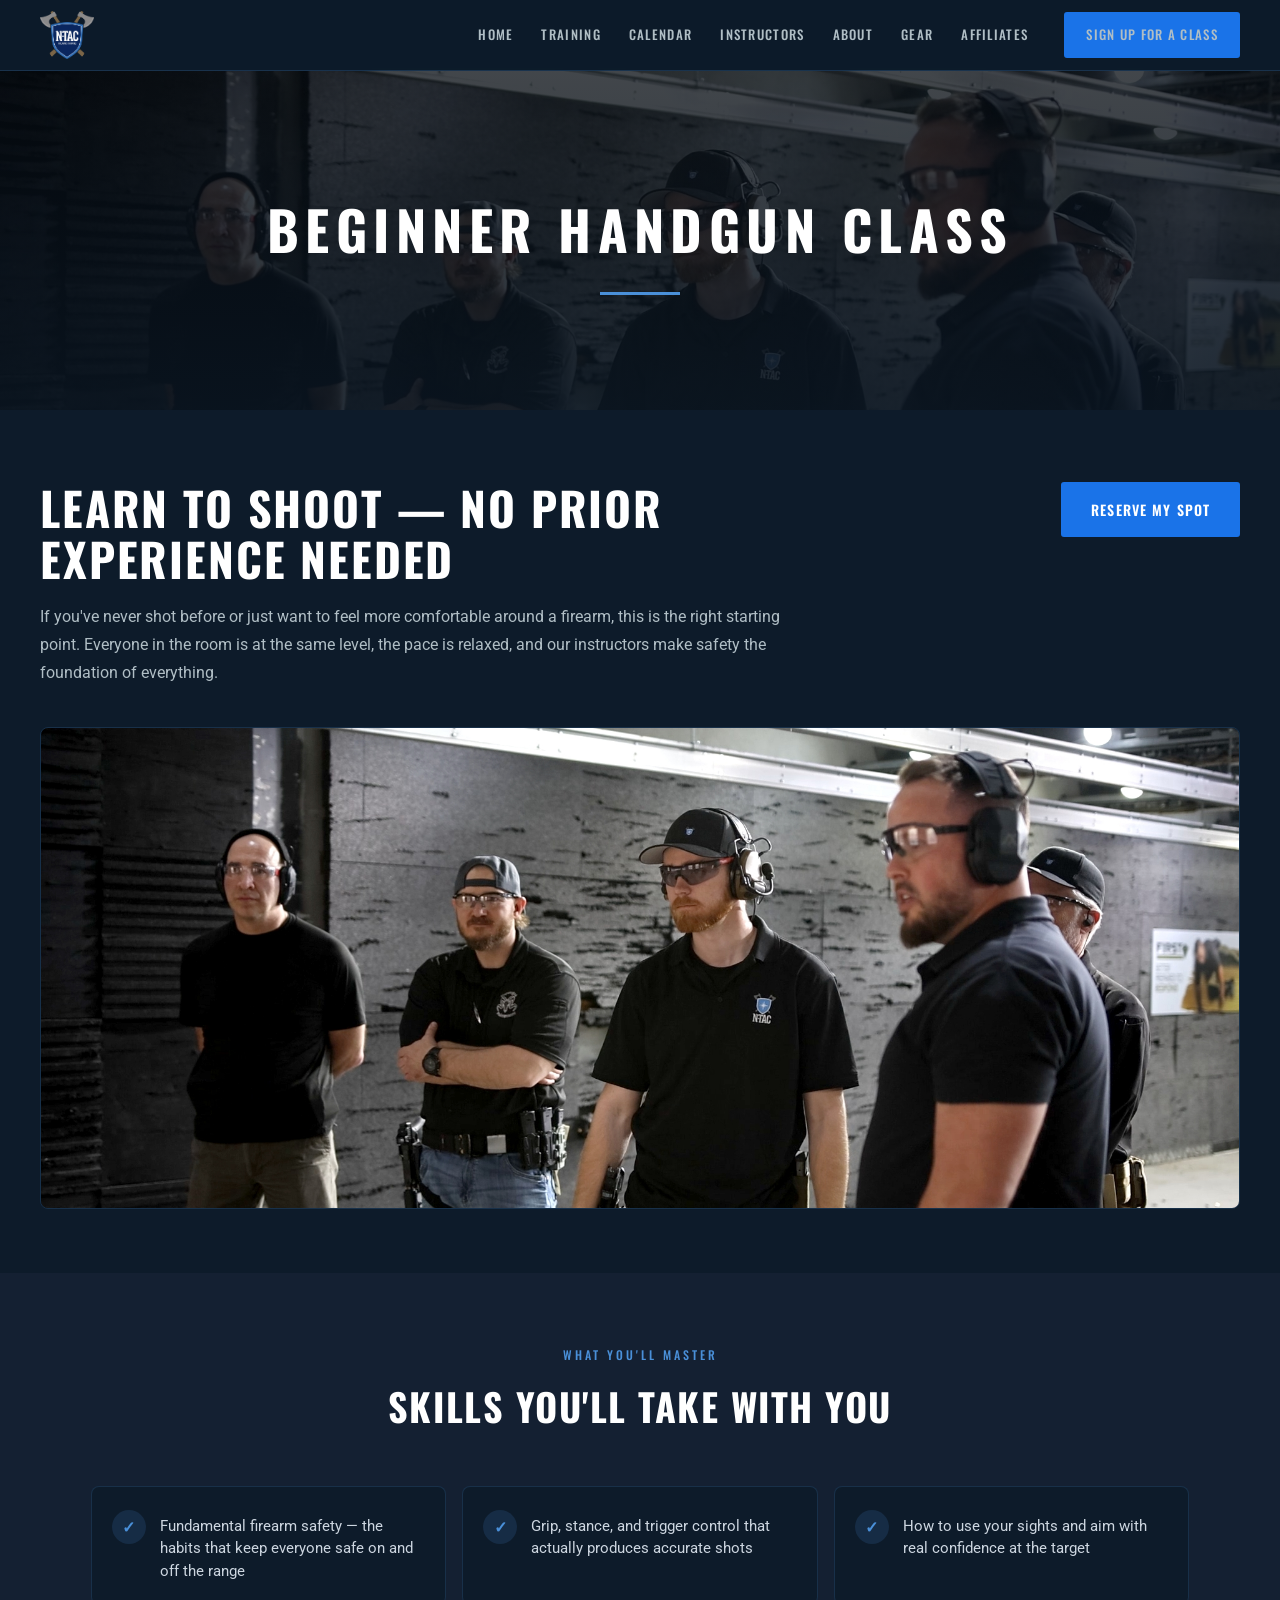
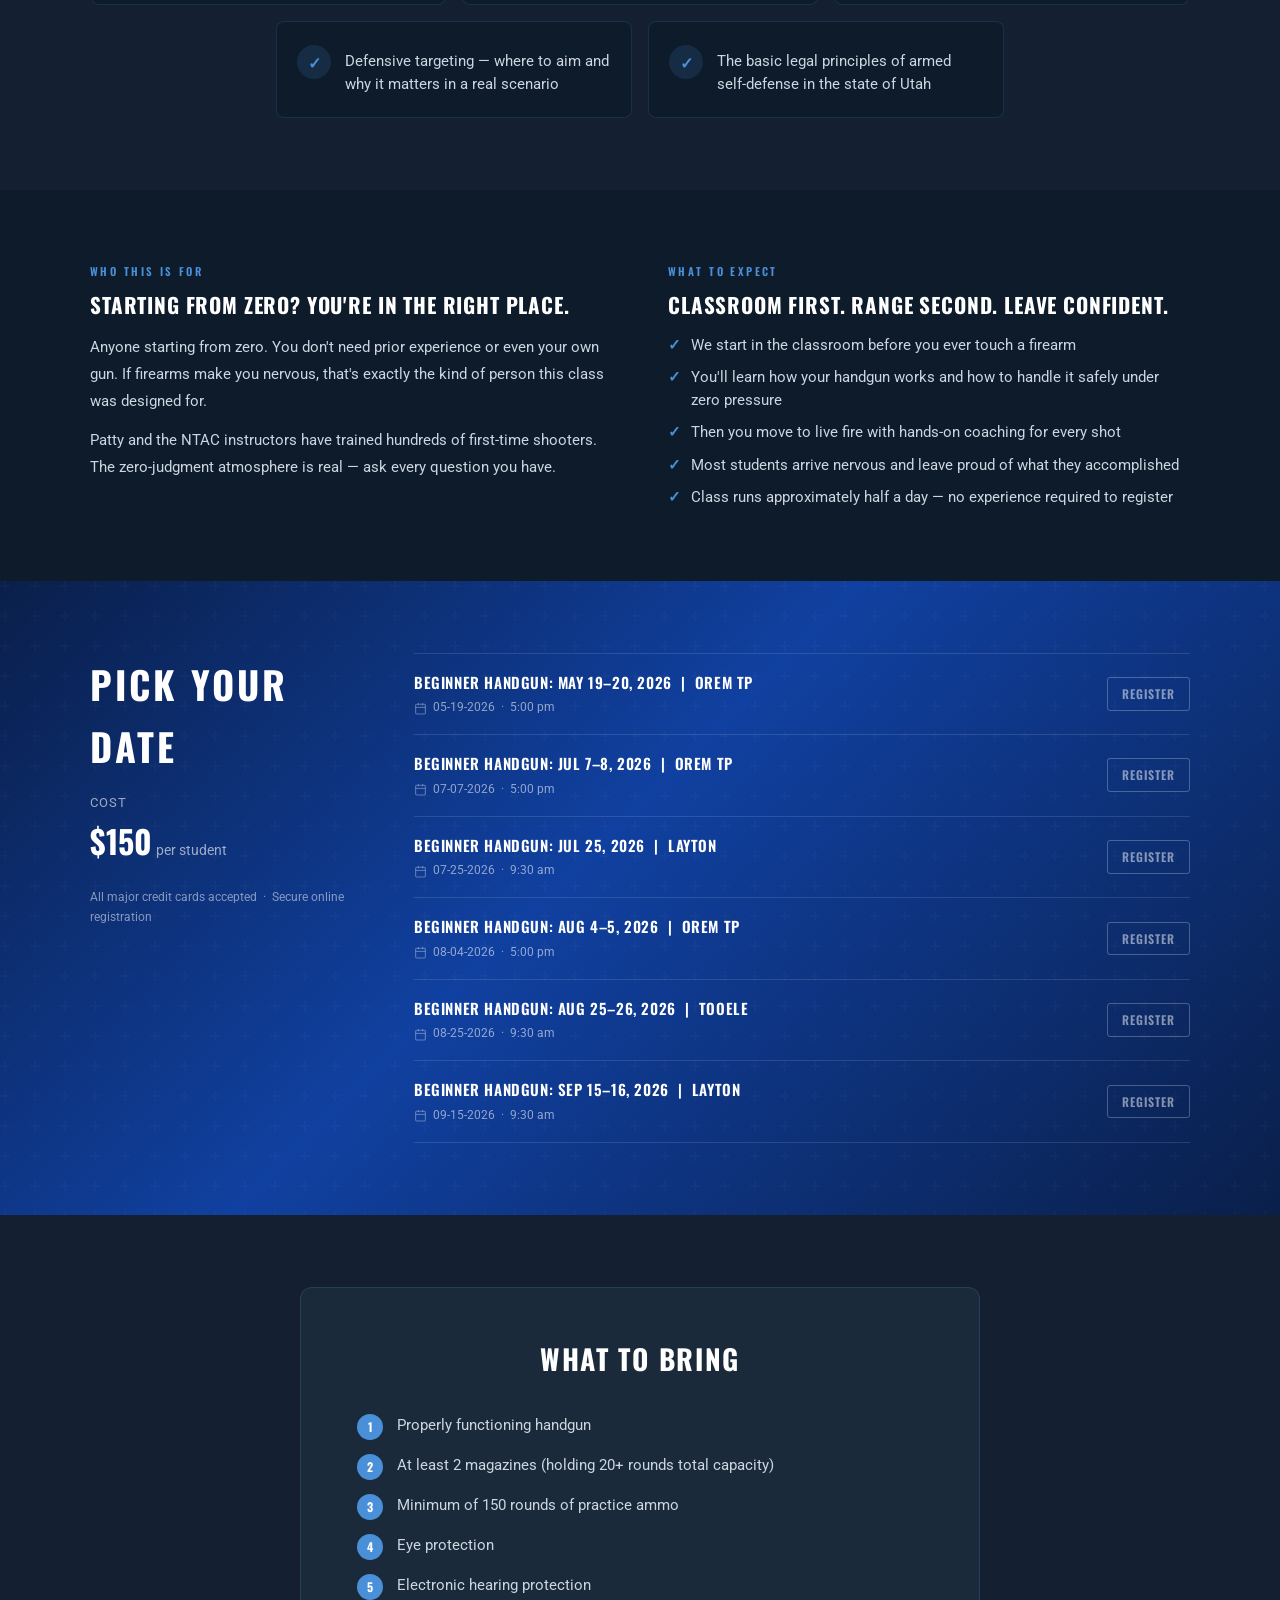
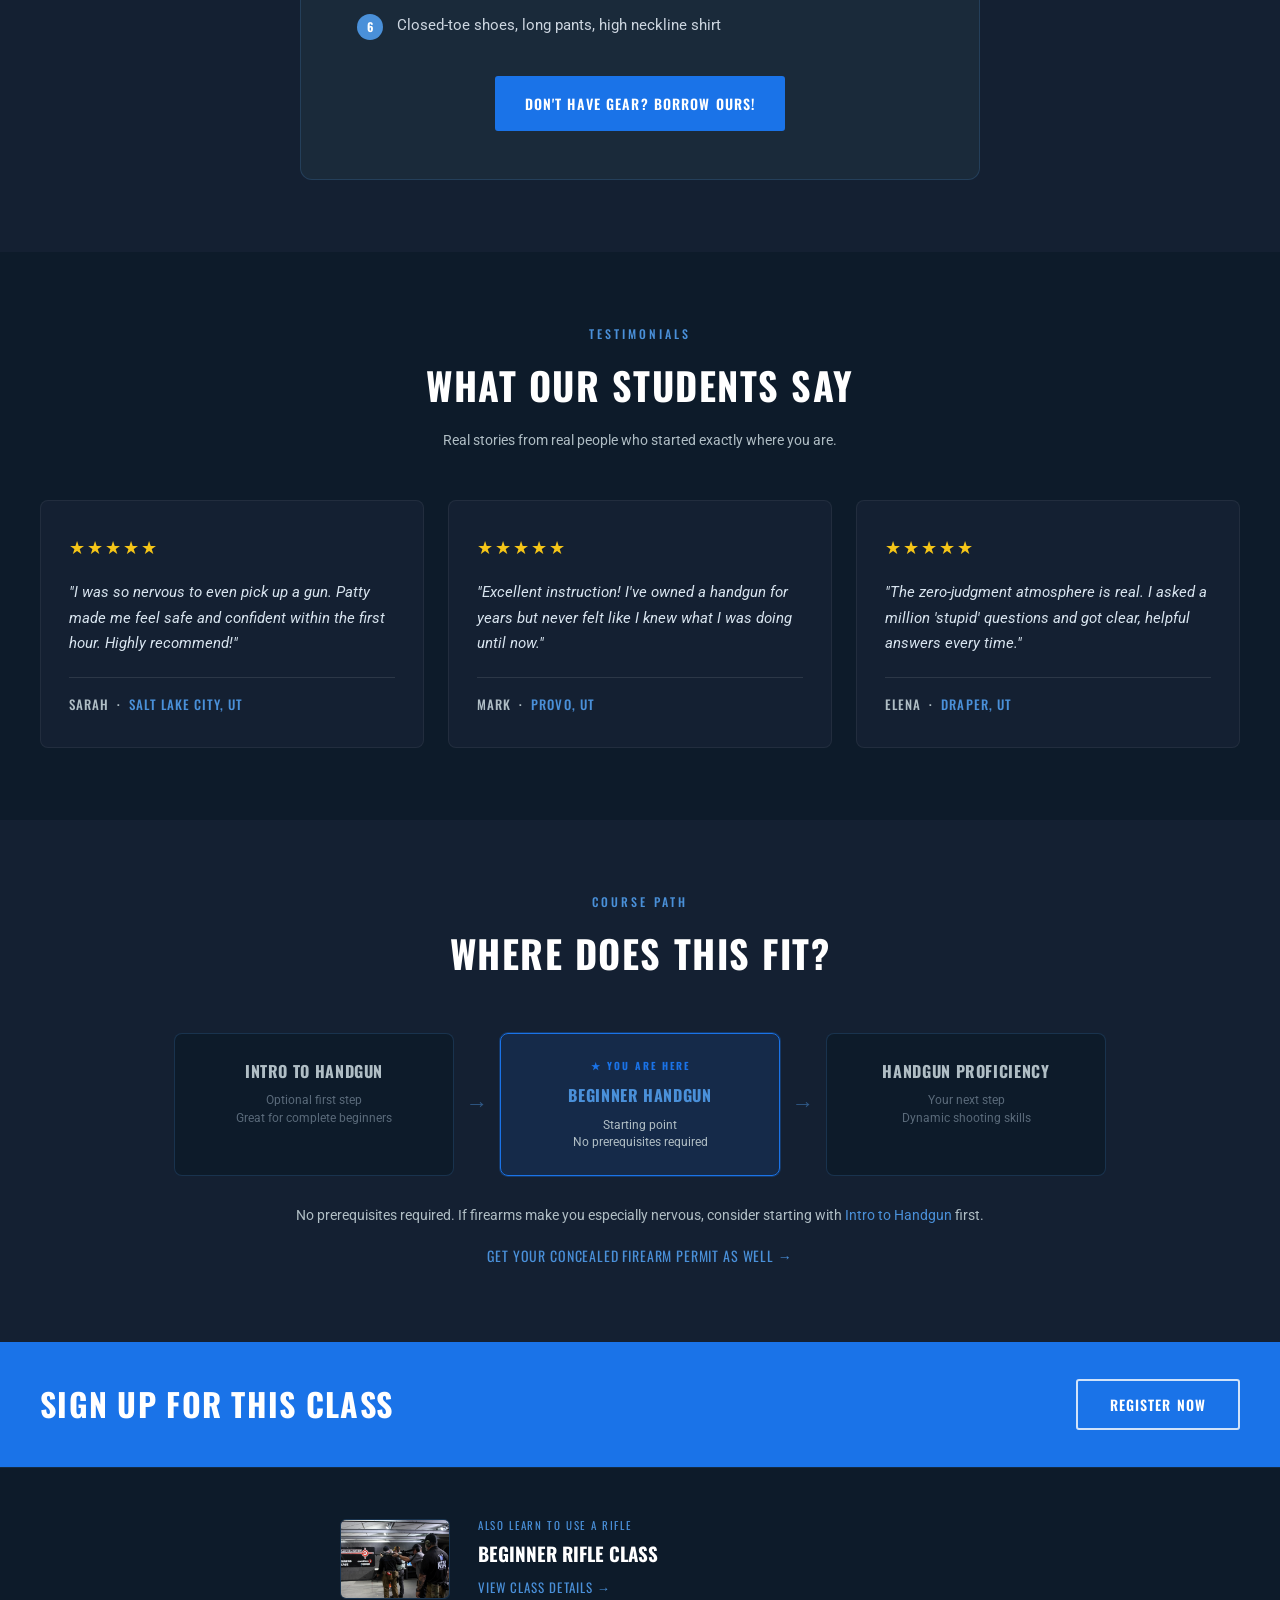
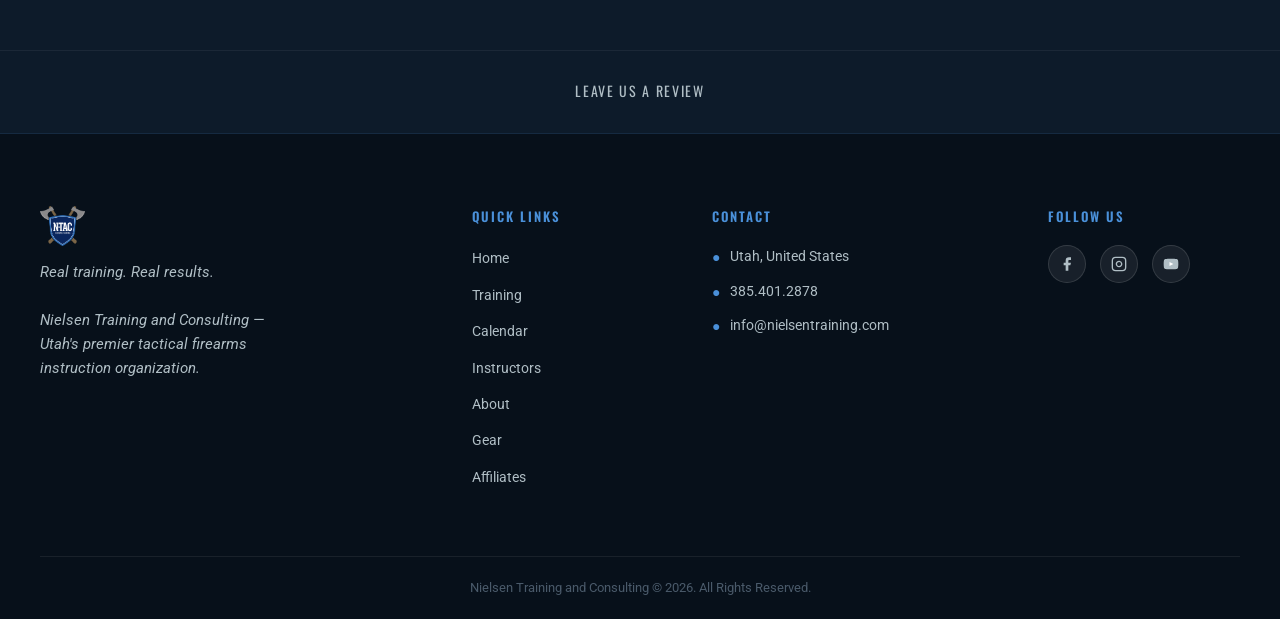
==== commit 6e1dc078: "Redesign all 6 course landing pages with consistent standard layout - Create shared course.css repla" ====
--- a/beginner-handgun.html
+++ b/beginner-handgun.html
@@ -8,248 +8,13 @@
   <link rel="preconnect" href="https://fonts.googleapis.com" />
   <link rel="preconnect" href="https://fonts.gstatic.com" crossorigin />
   <link href="https://fonts.googleapis.com/css2?family=Oswald:wght@400;500;600;700&family=Roboto:ital,wght@0,400;0,500;0,700;1,400&display=swap" rel="stylesheet" />
-  <style>
-    *, *::before, *::after { box-sizing: border-box; margin: 0; padding: 0; }
-    :root {
-      --navy:       #0d1b2a;
-      --navy-light: #142032;
-      --navy-mid:   #1a2a3a;
-      --accent:     #4a90d9;
-      --cta:        #1a73e8;
-      --cta-hover:  #1558b0;
-      --white:      #ffffff;
-      --grey:       #b0bec5;
-      --gold:       #f5c518;
-    }
-    html { scroll-behavior: smooth; }
-    body { background: var(--navy); color: var(--white); font-family: 'Roboto', sans-serif; font-size: 16px; line-height: 1.65; }
-    h1, h2, h3, h4 { font-family: 'Oswald', sans-serif; text-transform: uppercase; letter-spacing: 0.04em; }
-    a { color: inherit; text-decoration: none; }
-
-    .btn { display: inline-block; padding: 14px 28px; font-family: 'Oswald', sans-serif; font-size: 14px; font-weight: 600; letter-spacing: 0.08em; text-transform: uppercase; border-radius: 3px; cursor: pointer; transition: all 0.2s ease; border: none; }
-    .btn-primary { background: var(--cta); color: var(--white); border: 2px solid var(--cta); }
-    .btn-primary:hover { background: var(--cta-hover); border-color: var(--cta-hover); transform: translateY(-1px); }
-    .btn-outline { background: transparent; color: var(--white); border: 2px solid rgba(255,255,255,0.7); }
-    .btn-outline:hover { background: rgba(255,255,255,0.1); transform: translateY(-1px); }
-    .btn-sm { padding: 10px 20px; font-size: 13px; }
-    .btn-accent { background: transparent; color: var(--white); border: 2px solid var(--white); font-family: 'Oswald', sans-serif; font-size: 14px; font-weight: 600; letter-spacing: 0.08em; text-transform: uppercase; padding: 10px 24px; border-radius: 3px; transition: all 0.2s; display: inline-block; }
-    .btn-accent:hover { background: rgba(255,255,255,0.15); }
-
-    /* NAV */
-    nav { position: fixed; top: 0; left: 0; right: 0; z-index: 200; background: rgba(13,27,42,0.97); backdrop-filter: blur(8px); border-bottom: 1px solid rgba(74,144,217,0.2); }
-    .nav-inner { max-width: 1280px; margin: 0 auto; padding: 0 40px; height: 70px; display: flex; align-items: center; justify-content: space-between; }
-    .nav-logo img { height: 48px; width: auto; display: block; }
-    .nav-links { display: flex; align-items: center; gap: 28px; list-style: none; }
-    .nav-links a { font-family: 'Oswald', sans-serif; font-size: 13px; font-weight: 500; letter-spacing: 0.1em; text-transform: uppercase; color: var(--grey); transition: color 0.2s; }
-    .nav-links a:hover { color: var(--white); }
-    .nav-cta { margin-left: 8px; }
-    .hamburger { display: none; flex-direction: column; gap: 5px; cursor: pointer; padding: 8px; background: none; border: none; }
-    .hamburger span { display: block; width: 24px; height: 2px; background: var(--white); border-radius: 2px; transition: all 0.3s ease; }
-    .hamburger.open span:nth-child(1) { transform: translateY(7px) rotate(45deg); }
-    .hamburger.open span:nth-child(2) { opacity: 0; }
-    .hamburger.open span:nth-child(3) { transform: translateY(-7px) rotate(-45deg); }
-    .mobile-menu { display: none; position: fixed; top: 70px; left: 0; right: 0; background: rgba(7,16,26,0.98); backdrop-filter: blur(12px); border-bottom: 1px solid rgba(74,144,217,0.2); z-index: 199; padding: 24px 24px 32px; transform: translateY(-100%); opacity: 0; transition: transform 0.3s ease, opacity 0.3s ease; }
-    .mobile-menu.open { transform: translateY(0); opacity: 1; }
-    .mobile-menu ul { list-style: none; display: flex; flex-direction: column; gap: 4px; margin-bottom: 20px; }
-    .mobile-menu ul a { display: block; font-family: 'Oswald', sans-serif; font-size: 18px; font-weight: 500; letter-spacing: 0.08em; text-transform: uppercase; color: var(--grey); padding: 10px 0; border-bottom: 1px solid rgba(255,255,255,0.06); transition: color 0.2s; }
-    .mobile-menu ul a:hover { color: var(--white); }
-    .mobile-menu .btn { width: 100%; text-align: center; }
-
-    /* COURSE HERO BANNER */
-    .course-hero { position: relative; height: 380px; display: flex; align-items: center; justify-content: center; text-align: center; overflow: hidden; margin-top: 70px; }
-    .course-hero-bg { position: absolute; inset: 0; background-size: cover; background-position: center 25%; filter: brightness(0.38); }
-    .course-hero-overlay { position: absolute; inset: 0; background: linear-gradient(to bottom, rgba(13,27,42,0.35) 0%, rgba(13,27,42,0.65) 100%); }
-    .course-hero-content { position: relative; z-index: 2; }
-    .course-hero-content h1 { font-size: clamp(28px, 5vw, 54px); font-weight: 700; color: var(--white); letter-spacing: 0.12em; margin-bottom: 18px; }
-    .course-hero-accent { width: 80px; height: 3px; background: var(--accent); margin: 0 auto; }
-
-    /* INTRO */
-    .course-intro { background: var(--navy); padding: 72px 40px 56px; }
-    .intro-inner { max-width: 1200px; margin: 0 auto; }
-    .intro-header { display: flex; justify-content: space-between; align-items: flex-start; gap: 32px; margin-bottom: 20px; }
-    .intro-headline { font-size: clamp(26px, 3.8vw, 46px); font-weight: 700; color: var(--white); line-height: 1.1; max-width: 660px; }
-    .intro-sub { font-size: 16px; color: var(--grey); line-height: 1.75; max-width: 780px; margin-bottom: 40px; }
-    .intro-photo { border-radius: 8px; overflow: hidden; border: 1px solid rgba(74,144,217,0.2); }
-    .intro-photo img { width: 100%; max-height: 500px; object-fit: cover; object-position: center 20%; display: block; }
-
-    /* VIDEO + SKILLS */
-    .video-skills { background: var(--navy-light); padding: 72px 40px; }
-    .video-skills-inner { max-width: 1200px; margin: 0 auto; display: grid; grid-template-columns: 1fr 1fr; gap: 56px; align-items: start; }
-    .vs-video-card { border-radius: 8px; overflow: hidden; border: 1px solid rgba(74,144,217,0.3); box-shadow: 0 8px 40px rgba(0,0,0,0.4); }
-    .vs-video-header { background: var(--navy-mid); padding: 14px 18px; border-bottom: 1px solid rgba(74,144,217,0.2); }
-    .vs-video-header strong { display: block; font-family: 'Oswald', sans-serif; font-size: 13px; font-weight: 600; letter-spacing: 0.06em; color: var(--white); text-transform: uppercase; }
-    .vs-video-header span { font-size: 11px; color: var(--grey); }
-    .vs-video-thumb { position: relative; background: #08111a; overflow: hidden; aspect-ratio: 16/9; cursor: pointer; }
-    .vs-video-thumb img { width: 100%; height: 100%; object-fit: cover; opacity: 0.75; transition: opacity 0.3s; }
-    .vs-video-thumb:hover img { opacity: 0.5; }
-    .vs-play { position: absolute; inset: 0; display: flex; flex-direction: column; align-items: center; justify-content: center; gap: 12px; }
-    .vs-play-icon { width: 66px; height: 66px; background: rgba(26,115,232,0.92); border-radius: 50%; display: flex; align-items: center; justify-content: center; transition: all 0.2s; box-shadow: 0 4px 24px rgba(26,115,232,0.5); }
-    .vs-video-thumb:hover .vs-play-icon { background: var(--cta); transform: scale(1.1); }
-    .vs-play-icon svg { margin-left: 4px; }
-    .vs-play-caption { font-family: 'Oswald', sans-serif; font-size: 11px; letter-spacing: 0.12em; color: rgba(255,255,255,0.75); text-transform: uppercase; }
-    .vs-skills h3 { font-size: 22px; font-weight: 700; color: var(--white); margin-bottom: 24px; letter-spacing: 0.06em; }
-    .vs-list { list-style: none; display: flex; flex-direction: column; gap: 14px; }
-    .vs-list li { display: flex; align-items: flex-start; gap: 12px; font-size: 15px; color: #cdd6e0; line-height: 1.5; }
-    .vs-list li::before { content: '✓'; color: var(--accent); font-size: 14px; font-weight: 700; flex-shrink: 0; line-height: 1.5; }
-
-    /* BODY COPY */
-    .body-copy { background: var(--navy-light); padding: 0 40px 72px; }
-    .body-copy-inner { max-width: 1200px; margin: 0 auto; }
-    .body-copy h2 { font-size: clamp(22px, 3vw, 32px); color: var(--white); margin-bottom: 24px; }
-    .body-copy p { font-size: 15.5px; color: #cdd6e0; line-height: 1.8; margin-bottom: 16px; max-width: 860px; }
-
-    /* PHOTO GALLERY */
-    .photo-gallery { display: grid; gap: 6px; background: var(--navy); padding: 0; }
-    .photo-gallery.cols-3 { grid-template-columns: repeat(3, 1fr); }
-    .photo-gallery.cols-4 { grid-template-columns: repeat(4, 1fr); }
-    .photo-gallery img { width: 100%; height: 210px; object-fit: cover; display: block; }
-
-    /* PICK YOUR DATE */
-    .pick-date { background: linear-gradient(135deg, #0a1f4a 0%, #1040a0 45%, #0a1f4a 100%); padding: 72px 40px; position: relative; overflow: hidden; }
-    .pick-date::before { content: ''; position: absolute; inset: 0; background: url("data:image/svg+xml,%3Csvg width='60' height='60' viewBox='0 0 60 60' xmlns='http://www.w3.org/2000/svg'%3E%3Cg fill='none' fill-rule='evenodd'%3E%3Cg fill='%23ffffff' fill-opacity='0.02'%3E%3Cpath d='M36 34v-4h-2v4h-4v2h4v4h2v-4h4v-2h-4zm0-30V0h-2v4h-4v2h4v4h2V6h4V4h-4zM6 34v-4H4v4H0v2h4v4h2v-4h4v-2H6zM6 4V0H4v4H0v2h4v4h2V6h4V4H6z'/%3E%3C/g%3E%3C/g%3E%3C/svg%3E"); pointer-events: none; }
-    .date-grid { display: grid; grid-template-columns: 260px 1fr; gap: 64px; align-items: start; max-width: 1100px; margin: 0 auto; position: relative; }
-    .date-left h2 { font-size: 38px; font-weight: 700; color: var(--white); letter-spacing: 0.08em; margin-bottom: 14px; }
-    .date-price { margin-bottom: 20px; }
-    .date-price .price-from { font-size: 13px; color: rgba(255,255,255,0.6); text-transform: uppercase; letter-spacing: 0.08em; display: block; margin-bottom: 2px; }
-    .date-price .price-amount { font-family: 'Oswald', sans-serif; font-size: 32px; font-weight: 700; color: var(--white); }
-    .date-price .price-per { font-size: 14px; color: rgba(255,255,255,0.6); }
-    .date-payment { font-size: 12px; color: rgba(255,255,255,0.5); margin-top: 12px; }
-    .date-list { display: flex; flex-direction: column; }
-    .date-item { padding: 16px 0; border-bottom: 1px solid rgba(255,255,255,0.12); display: flex; justify-content: space-between; align-items: center; gap: 16px; }
-    .date-item:first-child { border-top: 1px solid rgba(255,255,255,0.12); }
-    .date-item-left { flex: 1; }
-    .date-name { font-family: 'Oswald', sans-serif; font-weight: 600; font-size: 15px; color: var(--white); text-transform: uppercase; letter-spacing: 0.04em; margin-bottom: 4px; }
-    .date-when { font-size: 12px; color: rgba(255,255,255,0.55); display: flex; align-items: center; gap: 6px; }
-    .date-when svg { opacity: 0.6; flex-shrink: 0; }
-    .date-register { font-family: 'Oswald', sans-serif; font-size: 12px; font-weight: 600; letter-spacing: 0.08em; text-transform: uppercase; color: rgba(255,255,255,0.5); border: 1px solid rgba(255,255,255,0.25); border-radius: 3px; padding: 6px 14px; white-space: nowrap; transition: all 0.2s; }
-    .date-register:hover { color: var(--white); border-color: var(--white); background: rgba(255,255,255,0.08); }
-
-    /* WHAT TO BRING */
-    .bring-section { background: var(--navy-light); padding: 72px 40px; }
-    .bring-inner { max-width: 900px; margin: 0 auto; display: grid; grid-template-columns: 260px 1fr; gap: 48px; align-items: start; }
-    .bring-img { border-radius: 6px; overflow: hidden; border: 1px solid rgba(74,144,217,0.2); }
-    .bring-img img { width: 100%; height: 240px; object-fit: cover; display: block; }
-    .bring-content h3 { font-size: 26px; font-weight: 700; color: var(--white); margin-bottom: 24px; letter-spacing: 0.06em; }
-    .bring-list { list-style: none; display: flex; flex-direction: column; gap: 10px; margin-bottom: 28px; counter-reset: bring-counter; }
-    .bring-list li { display: flex; align-items: flex-start; gap: 12px; font-size: 15px; color: #cdd6e0; line-height: 1.5; counter-increment: bring-counter; }
-    .bring-list li::before { content: counter(bring-counter) '.'; color: var(--accent); font-family: 'Oswald', sans-serif; font-weight: 600; font-size: 14px; flex-shrink: 0; line-height: 1.5; min-width: 20px; }
-
-    /* TESTIMONIALS */
-    .testimonials { background: var(--navy); padding: 72px 40px; }
-    .testi-inner { max-width: 1200px; margin: 0 auto; }
-    .testi-label { font-family: 'Oswald', sans-serif; font-size: 12px; font-weight: 500; letter-spacing: 0.25em; color: var(--accent); text-transform: uppercase; display: block; text-align: center; margin-bottom: 10px; }
-    .testi-heading { font-size: clamp(26px, 3.5vw, 38px); font-weight: 700; color: var(--white); text-align: center; margin-bottom: 56px; }
-    .testi-carousel { position: relative; }
-    .testi-track { display: grid; grid-template-columns: repeat(3, 1fr); gap: 24px; }
-    .testi-card { background: var(--navy-light); border-radius: 6px; padding: 32px 28px; border: 1px solid rgba(255,255,255,0.06); display: flex; flex-direction: column; }
-    .testi-stars { color: var(--gold); font-size: 18px; letter-spacing: 2px; margin-bottom: 18px; }
-    .testi-quote { font-style: italic; color: #d8e4ef; font-size: 15px; line-height: 1.7; flex: 1; margin-bottom: 20px; }
-    .testi-name { font-family: 'Oswald', sans-serif; font-size: 13px; font-weight: 500; letter-spacing: 0.08em; color: var(--grey); text-transform: uppercase; border-top: 1px solid rgba(255,255,255,0.1); padding-top: 16px; }
-    .testi-name span { color: var(--accent); }
-
-    /* COURSE TRACK */
-    .course-track { background: var(--navy-light); padding: 72px 40px; text-align: center; }
-    .track-inner { max-width: 1000px; margin: 0 auto; }
-    .track-label { font-family: 'Oswald', sans-serif; font-size: 12px; font-weight: 500; letter-spacing: 0.25em; color: var(--accent); text-transform: uppercase; display: block; margin-bottom: 10px; }
-    .track-heading { font-size: clamp(24px, 3vw, 34px); font-weight: 700; color: var(--white); margin-bottom: 48px; }
-    .track-path { display: flex; align-items: stretch; justify-content: center; gap: 0; margin-bottom: 28px; }
-    .track-node { flex: 1; max-width: 280px; background: var(--navy); border: 1px solid rgba(74,144,217,0.2); border-radius: 8px; padding: 24px 20px; text-align: center; transition: all 0.2s; }
-    .track-node.active { background: rgba(26,115,232,0.12); border-color: var(--cta); box-shadow: 0 0 0 1px rgba(26,115,232,0.3); }
-    .track-badge { display: none; font-family: 'Oswald', sans-serif; font-size: 10px; font-weight: 700; letter-spacing: 0.2em; color: var(--cta); text-transform: uppercase; margin-bottom: 8px; }
-    .track-node.active .track-badge { display: block; }
-    .track-node-title { font-family: 'Oswald', sans-serif; font-size: 16px; font-weight: 700; color: var(--grey); text-transform: uppercase; letter-spacing: 0.04em; margin-bottom: 8px; }
-    .track-node.active .track-node-title { color: var(--accent); }
-    .track-node-sub { font-size: 12px; color: #5a6a7a; line-height: 1.45; }
-    .track-node.active .track-node-sub { color: var(--grey); }
-    .track-arrow { display: flex; align-items: center; padding: 0 12px; color: rgba(74,144,217,0.5); font-size: 22px; flex-shrink: 0; align-self: center; }
-    .prereq-note { font-size: 14px; color: var(--grey); margin-top: 20px; }
-    .prereq-note a { color: var(--accent); }
-    .prereq-note a:hover { color: var(--white); }
-    .permit-link { margin-top: 16px; font-size: 14px; color: var(--accent); font-family: 'Oswald', sans-serif; letter-spacing: 0.06em; text-transform: uppercase; transition: color 0.2s; display: inline-block; }
-    .permit-link:hover { color: var(--white); }
-
-    /* SIGNUP BANNER */
-    .signup-banner { background: var(--cta); padding: 36px 40px; display: flex; align-items: center; justify-content: space-between; gap: 24px; }
-    .signup-banner h2 { font-size: clamp(22px, 3vw, 32px); color: var(--white); letter-spacing: 0.04em; }
-    .signup-banner .btn-outline { border-color: rgba(255,255,255,0.8); color: var(--white); padding: 12px 32px; }
-    .signup-banner .btn-outline:hover { background: rgba(255,255,255,0.15); border-color: var(--white); }
-
-    /* CROSS-SELL */
-    .cross-sell { background: var(--navy); padding: 48px 40px; border-top: 1px solid rgba(74,144,217,0.12); }
-    .cross-sell-inner { max-width: 600px; margin: 0 auto; display: flex; align-items: center; gap: 28px; }
-    .cross-sell-img { width: 110px; height: 80px; border-radius: 6px; overflow: hidden; flex-shrink: 0; border: 1px solid rgba(74,144,217,0.2); }
-    .cross-sell-img img { width: 100%; height: 100%; object-fit: cover; }
-    .cross-sell-label { font-size: 11px; color: var(--accent); text-transform: uppercase; letter-spacing: 0.15em; font-family: 'Oswald', sans-serif; margin-bottom: 4px; }
-    .cross-sell-title { font-family: 'Oswald', sans-serif; font-size: 19px; color: var(--white); text-transform: uppercase; font-weight: 700; margin-bottom: 6px; }
-    .cross-sell-link { font-size: 13px; color: var(--accent); text-transform: uppercase; font-family: 'Oswald', sans-serif; letter-spacing: 0.08em; transition: color 0.2s; }
-    .cross-sell-link:hover { color: var(--white); }
-
-    /* REVIEW STRIP */
-    .review-strip { background: var(--navy); text-align: center; padding: 28px 40px; border-top: 1px solid rgba(255,255,255,0.06); }
-    .review-strip a { font-family: 'Oswald', sans-serif; font-size: 14px; color: var(--grey); letter-spacing: 0.12em; text-transform: uppercase; transition: color 0.2s; }
-    .review-strip a:hover { color: var(--white); }
-
-    /* FOOTER */
-    footer { background: #07101a; padding: 72px 40px 0; border-top: 1px solid rgba(74,144,217,0.2); }
-    .footer-grid { max-width: 1200px; margin: 0 auto; display: grid; grid-template-columns: 2fr 1fr 1.5fr 1fr; gap: 48px; padding-bottom: 56px; }
-    .footer-logo { display: flex; align-items: center; gap: 10px; margin-bottom: 14px; }
-    .footer-logo img { height: 40px; }
-    .footer-tagline { font-style: italic; color: var(--grey); font-size: 15px; line-height: 1.6; max-width: 240px; }
-    .footer-col h4 { font-family: 'Oswald', sans-serif; font-size: 13px; font-weight: 600; letter-spacing: 0.15em; color: var(--accent); text-transform: uppercase; margin-bottom: 18px; }
-    .footer-col ul { list-style: none; }
-    .footer-col ul li { margin-bottom: 10px; }
-    .footer-col ul a { font-size: 14px; color: var(--grey); transition: color 0.2s; }
-    .footer-col ul a:hover { color: var(--white); }
-    .footer-contact-item { display: flex; align-items: flex-start; gap: 10px; margin-bottom: 10px; font-size: 14px; color: var(--grey); }
-    .footer-contact-item span:first-child { color: var(--accent); flex-shrink: 0; margin-top: 1px; }
-    .social-icons { display: flex; gap: 14px; margin-top: 4px; }
-    .social-icon { width: 38px; height: 38px; border-radius: 50%; background: rgba(255,255,255,0.07); border: 1px solid rgba(255,255,255,0.12); display: flex; align-items: center; justify-content: center; color: var(--grey); transition: all 0.2s; }
-    .social-icon:hover { background: var(--cta); border-color: var(--cta); color: var(--white); }
-    .footer-bottom { max-width: 1200px; margin: 0 auto; padding: 20px 0; border-top: 1px solid rgba(255,255,255,0.07); text-align: center; font-size: 13px; color: #4a5a6a; }
-
-    /* MOBILE */
-    @media (max-width: 900px) {
-      .nav-inner { padding: 0 20px; }
-      .nav-links { display: none; }
-      .hamburger { display: flex; }
-      .mobile-menu { display: block; }
-      .course-hero { height: 280px; }
-      .course-intro, .video-skills, .body-copy, .bring-section, .testimonials, .course-track { padding-left: 20px; padding-right: 20px; }
-      .intro-header { flex-direction: column; gap: 20px; }
-      .video-skills-inner { grid-template-columns: 1fr; gap: 32px; }
-      .photo-gallery.cols-3, .photo-gallery.cols-4 { grid-template-columns: repeat(2, 1fr); }
-      .pick-date { padding: 56px 20px; }
-      .date-grid { grid-template-columns: 1fr; gap: 32px; }
-      .bring-inner { grid-template-columns: 1fr; }
-      .bring-img { display: none; }
-      .testi-track { grid-template-columns: 1fr; }
-      .track-path { flex-direction: column; align-items: center; gap: 0; }
-      .track-node { max-width: 100%; width: 100%; }
-      .track-arrow { transform: rotate(90deg); padding: 8px 0; }
-      .signup-banner { flex-direction: column; text-align: center; padding: 32px 20px; }
-      .cross-sell-inner { flex-direction: column; text-align: center; gap: 16px; }
-      .cross-sell-img { width: 100%; height: 120px; }
-      .footer-grid { grid-template-columns: 1fr 1fr; gap: 32px; }
-      footer { padding: 48px 20px 0; }
-    }
-    @media (max-width: 560px) {
-      .nav-logo img { height: 40px; }
-      .course-hero { height: 220px; }
-      .photo-gallery.cols-3, .photo-gallery.cols-4 { grid-template-columns: 1fr 1fr; }
-      .photo-gallery img { height: 150px; }
-      .footer-grid { grid-template-columns: 1fr; gap: 32px; }
-      .footer-tagline { max-width: 100%; }
-    }
-  </style>
+  <link rel="stylesheet" href="course.css" />
 </head>
 <body>
 
-<!-- NAV -->
 <nav>
   <div class="nav-inner">
-    <div class="nav-logo">
-      <a href="index.html"><img src="images/logo-shield-color.png" alt="NTAC" /></a>
-    </div>
+    <div class="nav-logo"><a href="index.html"><img src="images/logo-shield-color.png" alt="NTAC" /></a></div>
     <ul class="nav-links">
       <li><a href="index.html">Home</a></li>
       <li><a href="#">Training</a></li>
@@ -276,7 +41,7 @@
   <a href="#register" class="btn btn-primary" onclick="closeMenu()">Sign Up for a Class</a>
 </div>
 
-<!-- COURSE HERO -->
+<!-- HERO -->
 <div class="course-hero">
   <div class="course-hero-bg" style="background-image: url('images/beginner-handgun.jpg'); background-position: center 15%;"></div>
   <div class="course-hero-overlay"></div>
@@ -300,52 +65,60 @@
   </div>
 </section>
 
-<!-- VIDEO + SKILLS -->
-<section class="video-skills">
-  <div class="video-skills-inner">
-    <div class="vs-video-card">
-      <div class="vs-video-header">
-        <strong>Beginner Handgun Class Overview</strong>
-        <span>Nielsen Training and Consulting</span>
-      </div>
-      <div class="vs-video-thumb" id="videoThumb" onclick="playVideo()">
-        <img src="images/about-video-thumb.jpg" alt="Beginner Handgun Overview" />
-        <div class="vs-play">
-          <div class="vs-play-icon">
-            <svg width="24" height="24" viewBox="0 0 24 24" fill="white"><path d="M8 5v14l11-7z"/></svg>
-          </div>
-          <span class="vs-play-caption">Watch on YouTube</span>
-        </div>
-      </div>
-    </div>
-    <div class="vs-skills">
-      <h3>Handgun Skills You'll Master</h3>
-      <ul class="vs-list">
-        <li>Fundamental firearm safety — the habits that keep everyone safe</li>
-        <li>Grip, stance, and trigger control that actually works</li>
-        <li>How to use your sights and aim with confidence</li>
-        <li>Defensive targeting — where to aim and why</li>
-        <li>The basic legal principles of armed self-defense in Utah</li>
+<!-- WHAT YOU'LL MASTER -->
+<section class="master-section">
+  <div class="master-inner">
+    <div class="section-header">
+      <span class="section-label">What You'll Master</span>
+      <h2 class="section-heading">Skills You'll Take With You</h2>
+    </div>
+    <div class="skills-grid">
+      <div class="skill-card">
+        <div class="skill-icon">&#10003;</div>
+        <span class="skill-text">Fundamental firearm safety — the habits that keep everyone safe on and off the range</span>
+      </div>
+      <div class="skill-card">
+        <div class="skill-icon">&#10003;</div>
+        <span class="skill-text">Grip, stance, and trigger control that actually produces accurate shots</span>
+      </div>
+      <div class="skill-card">
+        <div class="skill-icon">&#10003;</div>
+        <span class="skill-text">How to use your sights and aim with real confidence at the target</span>
+      </div>
+      <div class="skill-card">
+        <div class="skill-icon">&#10003;</div>
+        <span class="skill-text">Defensive targeting — where to aim and why it matters in a real scenario</span>
+      </div>
+      <div class="skill-card">
+        <div class="skill-icon">&#10003;</div>
+        <span class="skill-text">The basic legal principles of armed self-defense in the state of Utah</span>
+      </div>
+    </div>
+  </div>
+</section>
+
+<!-- ABOUT THIS COURSE -->
+<section class="about-section">
+  <div class="about-inner">
+    <div class="about-col">
+      <span class="about-col-label">Who This Is For</span>
+      <h3>Starting From Zero? You're In the Right Place.</h3>
+      <p>Anyone starting from zero. You don't need prior experience or even your own gun. If firearms make you nervous, that's exactly the kind of person this class was designed for.</p>
+      <p>Patty and the NTAC instructors have trained hundreds of first-time shooters. The zero-judgment atmosphere is real — ask every question you have.</p>
+    </div>
+    <div class="about-col">
+      <span class="about-col-label">What to Expect</span>
+      <h3>Classroom First. Range Second. Leave Confident.</h3>
+      <ul>
+        <li>We start in the classroom before you ever touch a firearm</li>
+        <li>You'll learn how your handgun works and how to handle it safely under zero pressure</li>
+        <li>Then you move to live fire with hands-on coaching for every shot</li>
+        <li>Most students arrive nervous and leave proud of what they accomplished</li>
+        <li>Class runs approximately half a day — no experience required to register</li>
       </ul>
     </div>
   </div>
 </section>
-
-<!-- BODY COPY -->
-<div class="body-copy">
-  <div class="body-copy-inner">
-    <h2>New to shooting? You're in the right place.</h2>
-    <p>This course is built for anyone who wants to feel genuinely comfortable with a firearm, not just learn how to pull a trigger. Before you ever step onto the range, we start in the classroom. Our instructors walk you through the parts of your gun, how it works, and how to handle it safely so you can learn without any pressure.</p>
-    <p>By the time you move to live fire, you already know your gun. You'll work on grip, stance, and aim with hands-on coaching to help you build real accuracy and consistency. Most students walk in nervous and leave feeling proud of what they accomplished. That's exactly what the beginner handgun course is designed to do.</p>
-  </div>
-</div>
-
-<!-- PHOTO GALLERY -->
-<div class="photo-gallery cols-3">
-  <img src="images/beginner-handgun.jpg" alt="Beginner Handgun Training" />
-  <img src="images/community.jpg" alt="NTAC Class" />
-  <img src="images/handgun-proficiency.jpg" alt="Handgun Training" />
-</div>
 
 <!-- PICK YOUR DATE -->
 <section class="pick-date" id="register">
@@ -408,20 +181,17 @@
 
 <!-- WHAT TO BRING -->
 <section class="bring-section">
-  <div class="bring-inner">
-    <div class="bring-img">
-      <img src="images/community.jpg" alt="What to Bring" />
-    </div>
-    <div class="bring-content">
-      <h3>What to Bring</h3>
-      <ul class="bring-list">
-        <li>Properly functioning handgun</li>
-        <li>At least 2 magazines for your handgun (holding a capacity of 20+ rounds)</li>
-        <li>Minimum of 150 rounds of practice ammo</li>
-        <li>Eye protection</li>
-        <li>Electronic hearing protection</li>
-        <li>Closed-toe shoes, long pants, high neckline shirt</li>
-      </ul>
+  <div class="bring-card">
+    <h3>What to Bring</h3>
+    <ul class="bring-list">
+      <li>Properly functioning handgun</li>
+      <li>At least 2 magazines (holding 20+ rounds total capacity)</li>
+      <li>Minimum of 150 rounds of practice ammo</li>
+      <li>Eye protection</li>
+      <li>Electronic hearing protection</li>
+      <li>Closed-toe shoes, long pants, high neckline shirt</li>
+    </ul>
+    <div class="bring-cta">
       <a href="#" class="btn btn-primary">Don't Have Gear? Borrow Ours!</a>
     </div>
   </div>
@@ -430,10 +200,12 @@
 <!-- TESTIMONIALS -->
 <section class="testimonials">
   <div class="testi-inner">
-    <span class="testi-label">Testimonials</span>
-    <h2 class="testi-heading">What Our Students Say</h2>
-    <p style="text-align:center; color:var(--grey); font-size:14px; margin-top:-40px; margin-bottom:48px;">Real stories from real people who started exactly where you are.</p>
-    <div class="testi-track">
+    <div class="section-header">
+      <span class="section-label">Testimonials</span>
+      <h2 class="section-heading">What Our Students Say</h2>
+    </div>
+    <p class="testi-subhead">Real stories from real people who started exactly where you are.</p>
+    <div class="testi-grid">
       <div class="testi-card">
         <div class="testi-stars">&#9733;&#9733;&#9733;&#9733;&#9733;</div>
         <p class="testi-quote">"I was so nervous to even pick up a gun. Patty made me feel safe and confident within the first hour. Highly recommend!"</p>
@@ -456,8 +228,10 @@
 <!-- WHERE DOES THIS FIT -->
 <section class="course-track">
   <div class="track-inner">
-    <span class="track-label">Course Path</span>
-    <h2 class="track-heading">Where Does This Fit?</h2>
+    <div class="section-header">
+      <span class="section-label">Course Path</span>
+      <h2 class="section-heading">Where Does This Fit?</h2>
+    </div>
     <div class="track-path">
       <div class="track-node">
         <div class="track-node-title">Intro to Handgun</div>
@@ -543,21 +317,16 @@
 </footer>
 
 <script>
-  function playVideo() {
-    const thumb = document.getElementById('videoThumb');
-    const iframe = document.createElement('iframe');
-    iframe.src = 'https://www.youtube.com/embed/YIBYasEvXTU?autoplay=1&rel=0';
-    iframe.allow = 'accelerometer; autoplay; clipboard-write; encrypted-media; gyroscope; picture-in-picture';
-    iframe.allowFullscreen = true;
-    iframe.style.cssText = 'position:absolute;inset:0;width:100%;height:100%;border:0;';
-    thumb.innerHTML = '';
-    thumb.appendChild(iframe);
-    thumb.style.cursor = 'default';
-  }
   const hamburger = document.getElementById('hamburger');
   const mobileMenu = document.getElementById('mobileMenu');
-  hamburger.addEventListener('click', () => { hamburger.classList.toggle('open'); mobileMenu.classList.toggle('open'); });
-  function closeMenu() { hamburger.classList.remove('open'); mobileMenu.classList.remove('open'); }
+  hamburger.addEventListener('click', () => {
+    hamburger.classList.toggle('open');
+    mobileMenu.classList.toggle('open');
+  });
+  function closeMenu() {
+    hamburger.classList.remove('open');
+    mobileMenu.classList.remove('open');
+  }
 </script>
 </body>
 </html>
--- a/course.css
+++ b/course.css
@@ -0,0 +1,928 @@
+/* ============================================
+   NTAC Course Pages — Shared Stylesheet
+   ============================================ */
+
+*, *::before, *::after { box-sizing: border-box; margin: 0; padding: 0; }
+
+:root {
+  --navy:       #0d1b2a;
+  --navy-light: #142032;
+  --navy-mid:   #1a2a3a;
+  --accent:     #4a90d9;
+  --cta:        #1a73e8;
+  --cta-hover:  #1558b0;
+  --white:      #ffffff;
+  --grey:       #b0bec5;
+  --gold:       #f5c518;
+}
+
+html { scroll-behavior: smooth; }
+
+body {
+  background: var(--navy);
+  color: var(--white);
+  font-family: 'Roboto', sans-serif;
+  font-size: 16px;
+  line-height: 1.65;
+}
+
+h1, h2, h3, h4 {
+  font-family: 'Oswald', sans-serif;
+  text-transform: uppercase;
+  letter-spacing: 0.04em;
+}
+
+a { color: inherit; text-decoration: none; }
+
+/* ---- BUTTONS ---- */
+.btn {
+  display: inline-block;
+  padding: 14px 28px;
+  font-family: 'Oswald', sans-serif;
+  font-size: 14px;
+  font-weight: 600;
+  letter-spacing: 0.08em;
+  text-transform: uppercase;
+  border-radius: 3px;
+  cursor: pointer;
+  transition: all 0.2s ease;
+  border: none;
+}
+
+.btn-primary { background: var(--cta); color: var(--white); border: 2px solid var(--cta); }
+.btn-primary:hover { background: var(--cta-hover); border-color: var(--cta-hover); transform: translateY(-1px); }
+
+.btn-outline { background: transparent; color: var(--white); border: 2px solid rgba(255,255,255,0.7); }
+.btn-outline:hover { background: rgba(255,255,255,0.1); transform: translateY(-1px); }
+
+.btn-sm { padding: 10px 20px; font-size: 13px; }
+
+/* ---- NAV ---- */
+nav {
+  position: fixed;
+  top: 0; left: 0; right: 0;
+  z-index: 200;
+  background: rgba(13,27,42,0.97);
+  backdrop-filter: blur(8px);
+  border-bottom: 1px solid rgba(74,144,217,0.2);
+}
+
+.nav-inner {
+  max-width: 1280px;
+  margin: 0 auto;
+  padding: 0 40px;
+  height: 70px;
+  display: flex;
+  align-items: center;
+  justify-content: space-between;
+}
+
+.nav-logo img { height: 48px; width: auto; display: block; }
+
+.nav-links {
+  display: flex;
+  align-items: center;
+  gap: 28px;
+  list-style: none;
+}
+
+.nav-links a {
+  font-family: 'Oswald', sans-serif;
+  font-size: 13px;
+  font-weight: 500;
+  letter-spacing: 0.1em;
+  text-transform: uppercase;
+  color: var(--grey);
+  transition: color 0.2s;
+}
+
+.nav-links a:hover { color: var(--white); }
+.nav-cta { margin-left: 8px; }
+
+.hamburger {
+  display: none;
+  flex-direction: column;
+  gap: 5px;
+  cursor: pointer;
+  padding: 8px;
+  background: none;
+  border: none;
+}
+
+.hamburger span {
+  display: block;
+  width: 24px;
+  height: 2px;
+  background: var(--white);
+  border-radius: 2px;
+  transition: all 0.3s ease;
+}
+
+.hamburger.open span:nth-child(1) { transform: translateY(7px) rotate(45deg); }
+.hamburger.open span:nth-child(2) { opacity: 0; }
+.hamburger.open span:nth-child(3) { transform: translateY(-7px) rotate(-45deg); }
+
+.mobile-menu {
+  display: none;
+  position: fixed;
+  top: 70px; left: 0; right: 0;
+  background: rgba(7,16,26,0.98);
+  backdrop-filter: blur(12px);
+  border-bottom: 1px solid rgba(74,144,217,0.2);
+  z-index: 199;
+  padding: 24px 24px 32px;
+  transform: translateY(-100%);
+  opacity: 0;
+  transition: transform 0.3s ease, opacity 0.3s ease;
+}
+
+.mobile-menu.open { transform: translateY(0); opacity: 1; }
+
+.mobile-menu ul {
+  list-style: none;
+  display: flex;
+  flex-direction: column;
+  gap: 4px;
+  margin-bottom: 20px;
+}
+
+.mobile-menu ul a {
+  display: block;
+  font-family: 'Oswald', sans-serif;
+  font-size: 18px;
+  font-weight: 500;
+  letter-spacing: 0.08em;
+  text-transform: uppercase;
+  color: var(--grey);
+  padding: 10px 0;
+  border-bottom: 1px solid rgba(255,255,255,0.06);
+  transition: color 0.2s;
+}
+
+.mobile-menu ul a:hover { color: var(--white); }
+.mobile-menu .btn { width: 100%; text-align: center; }
+
+/* ---- COURSE HERO ---- */
+.course-hero {
+  position: relative;
+  height: 340px;
+  display: flex;
+  align-items: center;
+  justify-content: center;
+  text-align: center;
+  overflow: hidden;
+  margin-top: 70px;
+}
+
+.course-hero-bg {
+  position: absolute;
+  inset: 0;
+  background-size: cover;
+  background-position: center 25%;
+  filter: brightness(0.35);
+}
+
+.course-hero-overlay {
+  position: absolute;
+  inset: 0;
+  background: linear-gradient(to bottom, rgba(13,27,42,0.3) 0%, rgba(13,27,42,0.7) 100%);
+}
+
+.course-hero-content { position: relative; z-index: 2; }
+
+.course-hero-content h1 {
+  font-size: clamp(28px, 5vw, 54px);
+  font-weight: 700;
+  color: var(--white);
+  letter-spacing: 0.12em;
+  margin-bottom: 18px;
+}
+
+.course-hero-accent { width: 80px; height: 3px; background: var(--accent); margin: 0 auto; }
+
+/* ---- SECTION LABEL + HEADING PATTERN ---- */
+.section-header { text-align: center; margin-bottom: 48px; }
+
+.section-label {
+  font-family: 'Oswald', sans-serif;
+  font-size: 12px;
+  font-weight: 500;
+  letter-spacing: 0.25em;
+  color: var(--accent);
+  text-transform: uppercase;
+  display: block;
+  margin-bottom: 10px;
+}
+
+.section-heading {
+  font-size: clamp(26px, 3.5vw, 38px);
+  font-weight: 700;
+  color: var(--white);
+}
+
+/* ---- COURSE INTRO ---- */
+.course-intro {
+  background: var(--navy);
+  padding: 72px 40px 64px;
+}
+
+.intro-inner { max-width: 1200px; margin: 0 auto; }
+
+.intro-header {
+  display: flex;
+  justify-content: space-between;
+  align-items: flex-start;
+  gap: 32px;
+  margin-bottom: 20px;
+}
+
+.intro-headline {
+  font-size: clamp(26px, 3.8vw, 46px);
+  font-weight: 700;
+  color: var(--white);
+  line-height: 1.1;
+  max-width: 680px;
+}
+
+.intro-sub {
+  font-size: 16px;
+  color: var(--grey);
+  line-height: 1.75;
+  max-width: 780px;
+  margin-bottom: 40px;
+}
+
+.intro-photo {
+  border-radius: 8px;
+  overflow: hidden;
+  border: 1px solid rgba(74,144,217,0.18);
+}
+
+.intro-photo img {
+  width: 100%;
+  max-height: 480px;
+  object-fit: cover;
+  object-position: center 25%;
+  display: block;
+}
+
+/* ---- WHAT YOU'LL MASTER ---- */
+.master-section {
+  background: var(--navy-light);
+  padding: 72px 40px;
+}
+
+.master-inner { max-width: 1100px; margin: 0 auto; }
+
+.skills-grid {
+  display: flex;
+  flex-wrap: wrap;
+  gap: 16px;
+  justify-content: center;
+}
+
+.skill-card {
+  flex: 0 0 calc(33.333% - 11px);
+  background: var(--navy);
+  border: 1px solid rgba(74,144,217,0.18);
+  border-radius: 8px;
+  padding: 22px 20px;
+  display: flex;
+  align-items: flex-start;
+  gap: 14px;
+}
+
+.skill-icon {
+  width: 34px;
+  height: 34px;
+  background: rgba(74,144,217,0.15);
+  border-radius: 50%;
+  display: flex;
+  align-items: center;
+  justify-content: center;
+  color: var(--accent);
+  font-size: 16px;
+  font-weight: 700;
+  font-family: 'Oswald', sans-serif;
+  flex-shrink: 0;
+  margin-top: 1px;
+}
+
+.skill-text {
+  font-size: 15px;
+  color: #cdd6e0;
+  line-height: 1.5;
+  padding-top: 6px;
+}
+
+/* ---- ABOUT THIS COURSE ---- */
+.about-section {
+  background: var(--navy);
+  padding: 72px 40px;
+}
+
+.about-inner {
+  max-width: 1100px;
+  margin: 0 auto;
+  display: grid;
+  grid-template-columns: 1fr 1fr;
+  gap: 56px;
+}
+
+.about-col-label {
+  font-family: 'Oswald', sans-serif;
+  font-size: 11px;
+  font-weight: 600;
+  letter-spacing: 0.22em;
+  color: var(--accent);
+  text-transform: uppercase;
+  display: block;
+  margin-bottom: 12px;
+}
+
+.about-col h3 {
+  font-size: 21px;
+  font-weight: 700;
+  color: var(--white);
+  margin-bottom: 16px;
+  line-height: 1.2;
+}
+
+.about-col p {
+  font-size: 15px;
+  color: #cdd6e0;
+  line-height: 1.8;
+  margin-bottom: 12px;
+}
+
+.about-col ul {
+  list-style: none;
+  display: flex;
+  flex-direction: column;
+  gap: 10px;
+  margin-top: 4px;
+}
+
+.about-col ul li {
+  display: flex;
+  align-items: flex-start;
+  gap: 10px;
+  font-size: 15px;
+  color: #cdd6e0;
+  line-height: 1.5;
+}
+
+.about-col ul li::before {
+  content: '✓';
+  color: var(--accent);
+  font-weight: 700;
+  flex-shrink: 0;
+  line-height: 1.5;
+}
+
+/* ---- PICK YOUR DATE ---- */
+.pick-date {
+  background: linear-gradient(135deg, #0a1f4a 0%, #1040a0 45%, #0a1f4a 100%);
+  padding: 72px 40px;
+  position: relative;
+  overflow: hidden;
+}
+
+.pick-date::before {
+  content: '';
+  position: absolute;
+  inset: 0;
+  background: url("data:image/svg+xml,%3Csvg width='60' height='60' viewBox='0 0 60 60' xmlns='http://www.w3.org/2000/svg'%3E%3Cg fill='none' fill-rule='evenodd'%3E%3Cg fill='%23ffffff' fill-opacity='0.02'%3E%3Cpath d='M36 34v-4h-2v4h-4v2h4v4h2v-4h4v-2h-4zm0-30V0h-2v4h-4v2h4v4h2V6h4V4h-4zM6 34v-4H4v4H0v2h4v4h2v-4h4v-2H6zM6 4V0H4v4H0v2h4v4h2V6h4V4H6z'/%3E%3C/g%3E%3C/g%3E%3C/svg%3E");
+  pointer-events: none;
+}
+
+.date-grid {
+  display: grid;
+  grid-template-columns: 260px 1fr;
+  gap: 64px;
+  align-items: start;
+  max-width: 1100px;
+  margin: 0 auto;
+  position: relative;
+}
+
+.date-left h2 {
+  font-size: 38px;
+  font-weight: 700;
+  color: var(--white);
+  letter-spacing: 0.08em;
+  margin-bottom: 14px;
+}
+
+.date-price { margin-bottom: 20px; }
+
+.date-price .price-from {
+  font-size: 13px;
+  color: rgba(255,255,255,0.6);
+  text-transform: uppercase;
+  letter-spacing: 0.08em;
+  display: block;
+  margin-bottom: 2px;
+}
+
+.date-price .price-amount {
+  font-family: 'Oswald', sans-serif;
+  font-size: 32px;
+  font-weight: 700;
+  color: var(--white);
+}
+
+.date-price .price-per { font-size: 14px; color: rgba(255,255,255,0.6); }
+
+.date-payment { font-size: 12px; color: rgba(255,255,255,0.5); margin-top: 12px; }
+
+.date-list { display: flex; flex-direction: column; }
+
+.date-item {
+  padding: 16px 0;
+  border-bottom: 1px solid rgba(255,255,255,0.12);
+  display: flex;
+  justify-content: space-between;
+  align-items: center;
+  gap: 16px;
+}
+
+.date-item:first-child { border-top: 1px solid rgba(255,255,255,0.12); }
+.date-item-left { flex: 1; }
+
+.date-name {
+  font-family: 'Oswald', sans-serif;
+  font-weight: 600;
+  font-size: 15px;
+  color: var(--white);
+  text-transform: uppercase;
+  letter-spacing: 0.04em;
+  margin-bottom: 4px;
+}
+
+.date-when {
+  font-size: 12px;
+  color: rgba(255,255,255,0.55);
+  display: flex;
+  align-items: center;
+  gap: 6px;
+}
+
+.date-when svg { opacity: 0.6; flex-shrink: 0; }
+
+.date-register {
+  font-family: 'Oswald', sans-serif;
+  font-size: 12px;
+  font-weight: 600;
+  letter-spacing: 0.08em;
+  text-transform: uppercase;
+  color: rgba(255,255,255,0.5);
+  border: 1px solid rgba(255,255,255,0.25);
+  border-radius: 3px;
+  padding: 6px 14px;
+  white-space: nowrap;
+  transition: all 0.2s;
+}
+
+.date-register:hover {
+  color: var(--white);
+  border-color: var(--white);
+  background: rgba(255,255,255,0.08);
+}
+
+/* ---- WHAT TO BRING ---- */
+.bring-section {
+  background: var(--navy-light);
+  padding: 72px 40px;
+}
+
+.bring-card {
+  max-width: 680px;
+  margin: 0 auto;
+  background: var(--navy-mid);
+  border: 1px solid rgba(74,144,217,0.2);
+  border-radius: 12px;
+  padding: 48px 56px;
+}
+
+.bring-card h3 {
+  font-size: 28px;
+  font-weight: 700;
+  color: var(--white);
+  margin-bottom: 32px;
+  letter-spacing: 0.06em;
+  text-align: center;
+}
+
+.bring-list {
+  list-style: none;
+  counter-reset: bring-counter;
+  display: flex;
+  flex-direction: column;
+  gap: 14px;
+  margin-bottom: 36px;
+}
+
+.bring-list li {
+  display: flex;
+  align-items: flex-start;
+  gap: 14px;
+  font-size: 15px;
+  color: #cdd6e0;
+  line-height: 1.5;
+  counter-increment: bring-counter;
+}
+
+.bring-list li::before {
+  content: counter(bring-counter);
+  color: var(--white);
+  background: var(--accent);
+  border-radius: 50%;
+  min-width: 26px;
+  height: 26px;
+  display: inline-flex;
+  align-items: center;
+  justify-content: center;
+  font-family: 'Oswald', sans-serif;
+  font-weight: 700;
+  font-size: 12px;
+  flex-shrink: 0;
+  line-height: 1;
+}
+
+.bring-cta { text-align: center; }
+
+/* ---- TESTIMONIALS ---- */
+.testimonials {
+  background: var(--navy);
+  padding: 72px 40px;
+}
+
+.testi-inner { max-width: 1200px; margin: 0 auto; }
+
+.testi-subhead {
+  text-align: center;
+  color: var(--grey);
+  font-size: 14px;
+  margin-top: -36px;
+  margin-bottom: 48px;
+}
+
+.testi-grid {
+  display: grid;
+  grid-template-columns: repeat(3, 1fr);
+  gap: 24px;
+}
+
+.testi-card {
+  background: var(--navy-light);
+  border-radius: 8px;
+  padding: 32px 28px;
+  border: 1px solid rgba(255,255,255,0.06);
+  display: flex;
+  flex-direction: column;
+}
+
+.testi-stars { color: var(--gold); font-size: 18px; letter-spacing: 2px; margin-bottom: 18px; }
+
+.testi-quote {
+  font-style: italic;
+  color: #d8e4ef;
+  font-size: 15px;
+  line-height: 1.7;
+  flex: 1;
+  margin-bottom: 20px;
+}
+
+.testi-name {
+  font-family: 'Oswald', sans-serif;
+  font-size: 13px;
+  font-weight: 500;
+  letter-spacing: 0.08em;
+  color: var(--grey);
+  text-transform: uppercase;
+  border-top: 1px solid rgba(255,255,255,0.1);
+  padding-top: 16px;
+}
+
+.testi-name span { color: var(--accent); }
+
+/* ---- COURSE TRACK ---- */
+.course-track {
+  background: var(--navy-light);
+  padding: 72px 40px;
+  text-align: center;
+}
+
+.track-inner { max-width: 1000px; margin: 0 auto; }
+
+.track-path {
+  display: flex;
+  align-items: stretch;
+  justify-content: center;
+  gap: 0;
+  margin-bottom: 28px;
+}
+
+.track-node {
+  flex: 1;
+  max-width: 280px;
+  background: var(--navy);
+  border: 1px solid rgba(74,144,217,0.2);
+  border-radius: 8px;
+  padding: 24px 20px;
+  text-align: center;
+  transition: all 0.2s;
+}
+
+.track-node.active {
+  background: rgba(26,115,232,0.12);
+  border-color: var(--cta);
+  box-shadow: 0 0 0 1px rgba(26,115,232,0.3);
+}
+
+.track-badge {
+  display: none;
+  font-family: 'Oswald', sans-serif;
+  font-size: 10px;
+  font-weight: 700;
+  letter-spacing: 0.2em;
+  color: var(--cta);
+  text-transform: uppercase;
+  margin-bottom: 8px;
+}
+
+.track-node.active .track-badge { display: block; }
+
+.track-node-title {
+  font-family: 'Oswald', sans-serif;
+  font-size: 16px;
+  font-weight: 700;
+  color: var(--grey);
+  text-transform: uppercase;
+  letter-spacing: 0.04em;
+  margin-bottom: 8px;
+}
+
+.track-node.active .track-node-title { color: var(--accent); }
+
+.track-node-sub { font-size: 12px; color: #5a6a7a; line-height: 1.45; }
+.track-node.active .track-node-sub { color: var(--grey); }
+
+.track-arrow {
+  display: flex;
+  align-items: center;
+  padding: 0 12px;
+  color: rgba(74,144,217,0.5);
+  font-size: 22px;
+  flex-shrink: 0;
+  align-self: center;
+}
+
+.prereq-note { font-size: 14px; color: var(--grey); margin-top: 20px; }
+.prereq-note a { color: var(--accent); }
+.prereq-note a:hover { color: var(--white); }
+
+.permit-link {
+  margin-top: 16px;
+  font-size: 14px;
+  color: var(--accent);
+  font-family: 'Oswald', sans-serif;
+  letter-spacing: 0.06em;
+  text-transform: uppercase;
+  transition: color 0.2s;
+  display: inline-block;
+}
+
+.permit-link:hover { color: var(--white); }
+
+/* ---- SIGNUP BANNER ---- */
+.signup-banner {
+  background: var(--cta);
+  padding: 36px 40px;
+  display: flex;
+  align-items: center;
+  justify-content: space-between;
+  gap: 24px;
+}
+
+.signup-banner h2 {
+  font-size: clamp(22px, 3vw, 32px);
+  color: var(--white);
+  letter-spacing: 0.04em;
+}
+
+.signup-banner .btn-outline {
+  border-color: rgba(255,255,255,0.8);
+  color: var(--white);
+  padding: 12px 32px;
+}
+
+.signup-banner .btn-outline:hover { background: rgba(255,255,255,0.15); border-color: var(--white); }
+
+/* ---- CROSS-SELL ---- */
+.cross-sell {
+  background: var(--navy);
+  padding: 48px 40px;
+  border-top: 1px solid rgba(74,144,217,0.12);
+}
+
+.cross-sell-inner {
+  max-width: 600px;
+  margin: 0 auto;
+  display: flex;
+  align-items: center;
+  gap: 28px;
+}
+
+.cross-sell-img {
+  width: 110px;
+  height: 80px;
+  border-radius: 6px;
+  overflow: hidden;
+  flex-shrink: 0;
+  border: 1px solid rgba(74,144,217,0.2);
+}
+
+.cross-sell-img img { width: 100%; height: 100%; object-fit: cover; }
+
+.cross-sell-label {
+  font-size: 11px;
+  color: var(--accent);
+  text-transform: uppercase;
+  letter-spacing: 0.15em;
+  font-family: 'Oswald', sans-serif;
+  margin-bottom: 4px;
+}
+
+.cross-sell-title {
+  font-family: 'Oswald', sans-serif;
+  font-size: 19px;
+  color: var(--white);
+  text-transform: uppercase;
+  font-weight: 700;
+  margin-bottom: 6px;
+}
+
+.cross-sell-link {
+  font-size: 13px;
+  color: var(--accent);
+  text-transform: uppercase;
+  font-family: 'Oswald', sans-serif;
+  letter-spacing: 0.08em;
+  transition: color 0.2s;
+}
+
+.cross-sell-link:hover { color: var(--white); }
+
+/* ---- REVIEW STRIP ---- */
+.review-strip {
+  background: var(--navy);
+  text-align: center;
+  padding: 28px 40px;
+  border-top: 1px solid rgba(255,255,255,0.06);
+}
+
+.review-strip a {
+  font-family: 'Oswald', sans-serif;
+  font-size: 14px;
+  color: var(--grey);
+  letter-spacing: 0.12em;
+  text-transform: uppercase;
+  transition: color 0.2s;
+}
+
+.review-strip a:hover { color: var(--white); }
+
+/* ---- FOOTER ---- */
+footer {
+  background: #07101a;
+  padding: 72px 40px 0;
+  border-top: 1px solid rgba(74,144,217,0.2);
+}
+
+.footer-grid {
+  max-width: 1200px;
+  margin: 0 auto;
+  display: grid;
+  grid-template-columns: 2fr 1fr 1.5fr 1fr;
+  gap: 48px;
+  padding-bottom: 56px;
+}
+
+.footer-logo { display: flex; align-items: center; gap: 10px; margin-bottom: 14px; }
+.footer-logo img { height: 40px; }
+
+.footer-tagline {
+  font-style: italic;
+  color: var(--grey);
+  font-size: 15px;
+  line-height: 1.6;
+  max-width: 240px;
+}
+
+.footer-col h4 {
+  font-family: 'Oswald', sans-serif;
+  font-size: 13px;
+  font-weight: 600;
+  letter-spacing: 0.15em;
+  color: var(--accent);
+  text-transform: uppercase;
+  margin-bottom: 18px;
+}
+
+.footer-col ul { list-style: none; }
+.footer-col ul li { margin-bottom: 10px; }
+.footer-col ul a { font-size: 14px; color: var(--grey); transition: color 0.2s; }
+.footer-col ul a:hover { color: var(--white); }
+
+.footer-contact-item {
+  display: flex;
+  align-items: flex-start;
+  gap: 10px;
+  margin-bottom: 10px;
+  font-size: 14px;
+  color: var(--grey);
+}
+
+.footer-contact-item span:first-child { color: var(--accent); flex-shrink: 0; margin-top: 1px; }
+
+.social-icons { display: flex; gap: 14px; margin-top: 4px; }
+
+.social-icon {
+  width: 38px;
+  height: 38px;
+  border-radius: 50%;
+  background: rgba(255,255,255,0.07);
+  border: 1px solid rgba(255,255,255,0.12);
+  display: flex;
+  align-items: center;
+  justify-content: center;
+  color: var(--grey);
+  transition: all 0.2s;
+}
+
+.social-icon:hover { background: var(--cta); border-color: var(--cta); color: var(--white); }
+
+.footer-bottom {
+  max-width: 1200px;
+  margin: 0 auto;
+  padding: 20px 0;
+  border-top: 1px solid rgba(255,255,255,0.07);
+  text-align: center;
+  font-size: 13px;
+  color: #4a5a6a;
+}
+
+/* ============================================
+   RESPONSIVE
+   ============================================ */
+
+@media (max-width: 900px) {
+  .nav-inner { padding: 0 20px; }
+  .nav-links { display: none; }
+  .hamburger { display: flex; }
+  .mobile-menu { display: block; }
+
+  .course-hero { height: 280px; }
+
+  .course-intro,
+  .master-section,
+  .about-section,
+  .bring-section,
+  .testimonials,
+  .course-track { padding-left: 20px; padding-right: 20px; }
+
+  .intro-header { flex-direction: column; gap: 20px; }
+
+  .skill-card { flex: 0 0 calc(50% - 8px); }
+
+  .about-inner { grid-template-columns: 1fr; gap: 36px; }
+
+  .pick-date { padding: 56px 20px; }
+  .date-grid { grid-template-columns: 1fr; gap: 32px; }
+
+  .bring-card { padding: 36px 28px; }
+
+  .testi-grid { grid-template-columns: 1fr; }
+
+  .track-path { flex-direction: column; align-items: center; gap: 0; }
+  .track-node { max-width: 100%; width: 100%; }
+  .track-arrow { transform: rotate(90deg); padding: 8px 0; }
+
+  .signup-banner { flex-direction: column; text-align: center; padding: 32px 20px; }
+
+  .cross-sell-inner { flex-direction: column; text-align: center; gap: 16px; }
+  .cross-sell-img { width: 100%; height: 120px; }
+
+  .footer-grid { grid-template-columns: 1fr 1fr; gap: 32px; }
+  footer { padding: 48px 20px 0; }
+}
+
+@media (max-width: 560px) {
+  .nav-logo img { height: 40px; }
+  .course-hero { height: 220px; }
+  .skill-card { flex: 0 0 100%; }
+  .footer-grid { grid-template-columns: 1fr; gap: 32px; }
+  .footer-tagline { max-width: 100%; }
+}
